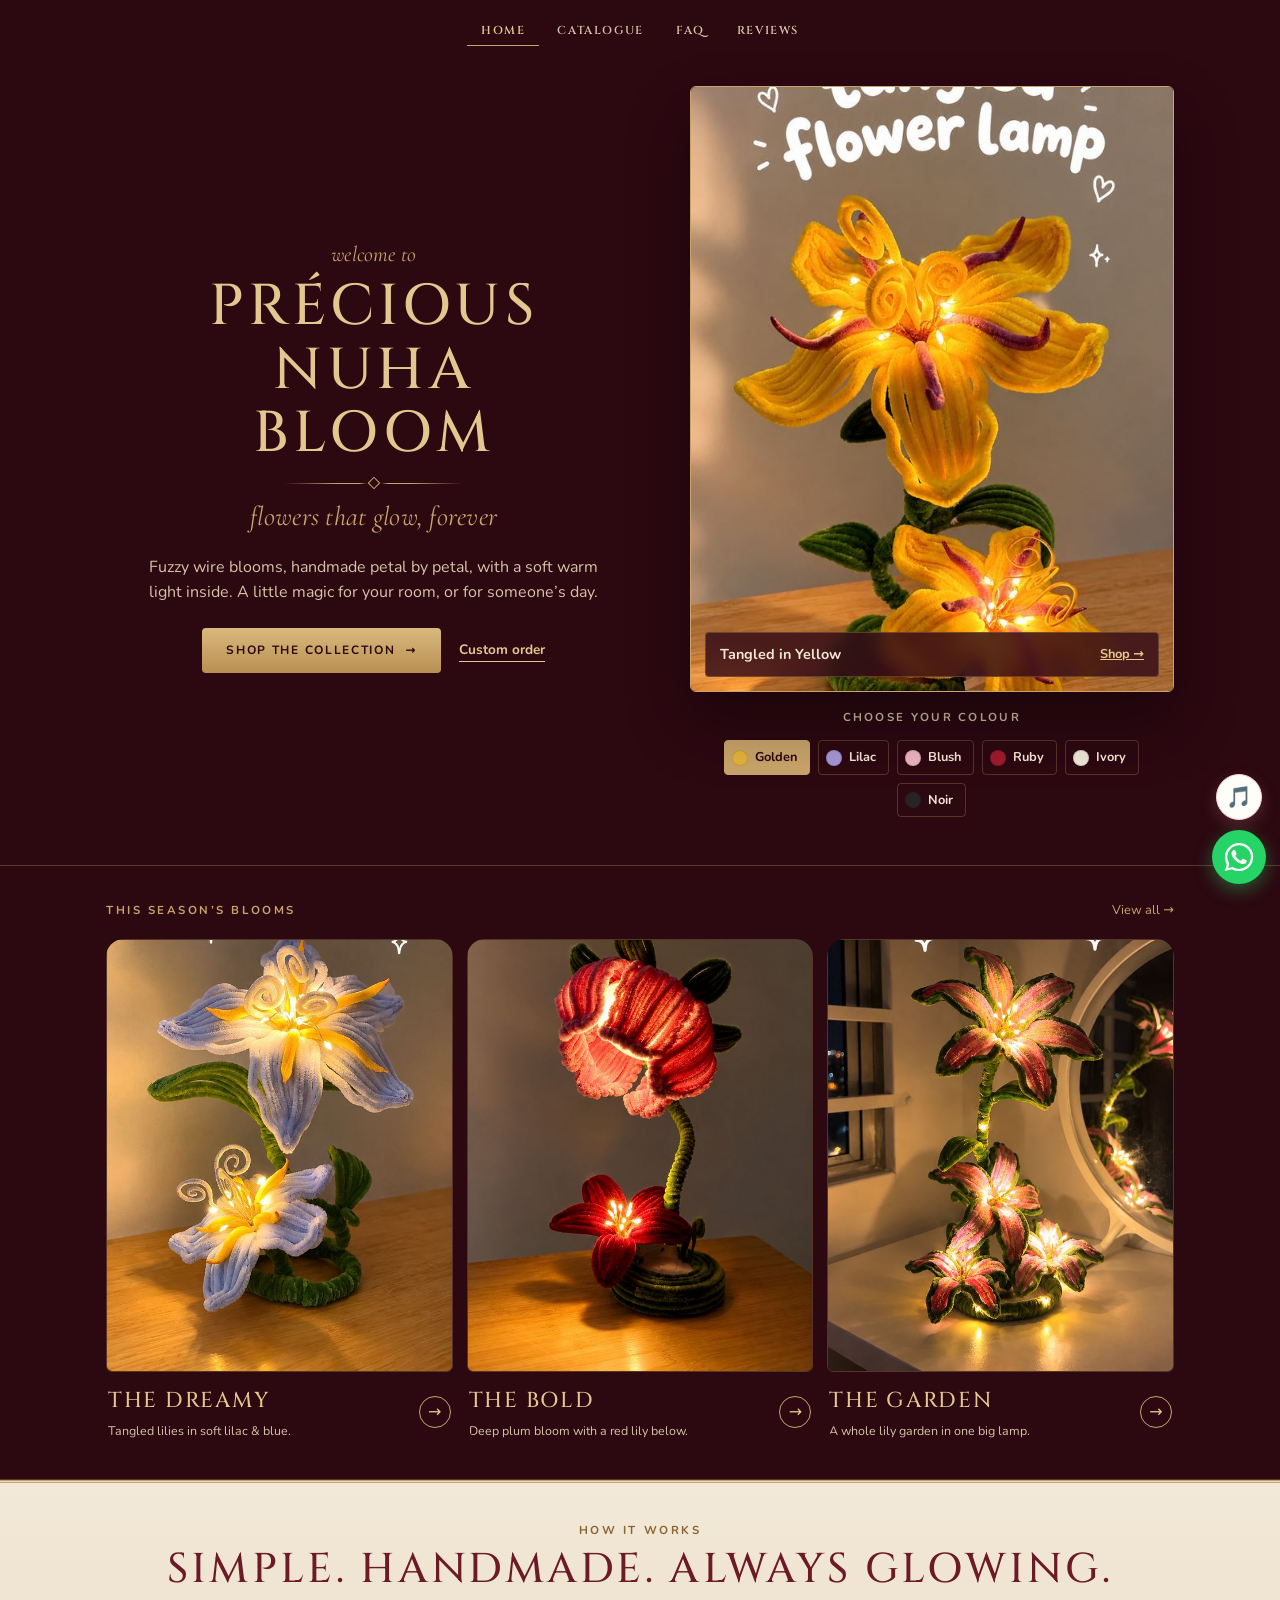
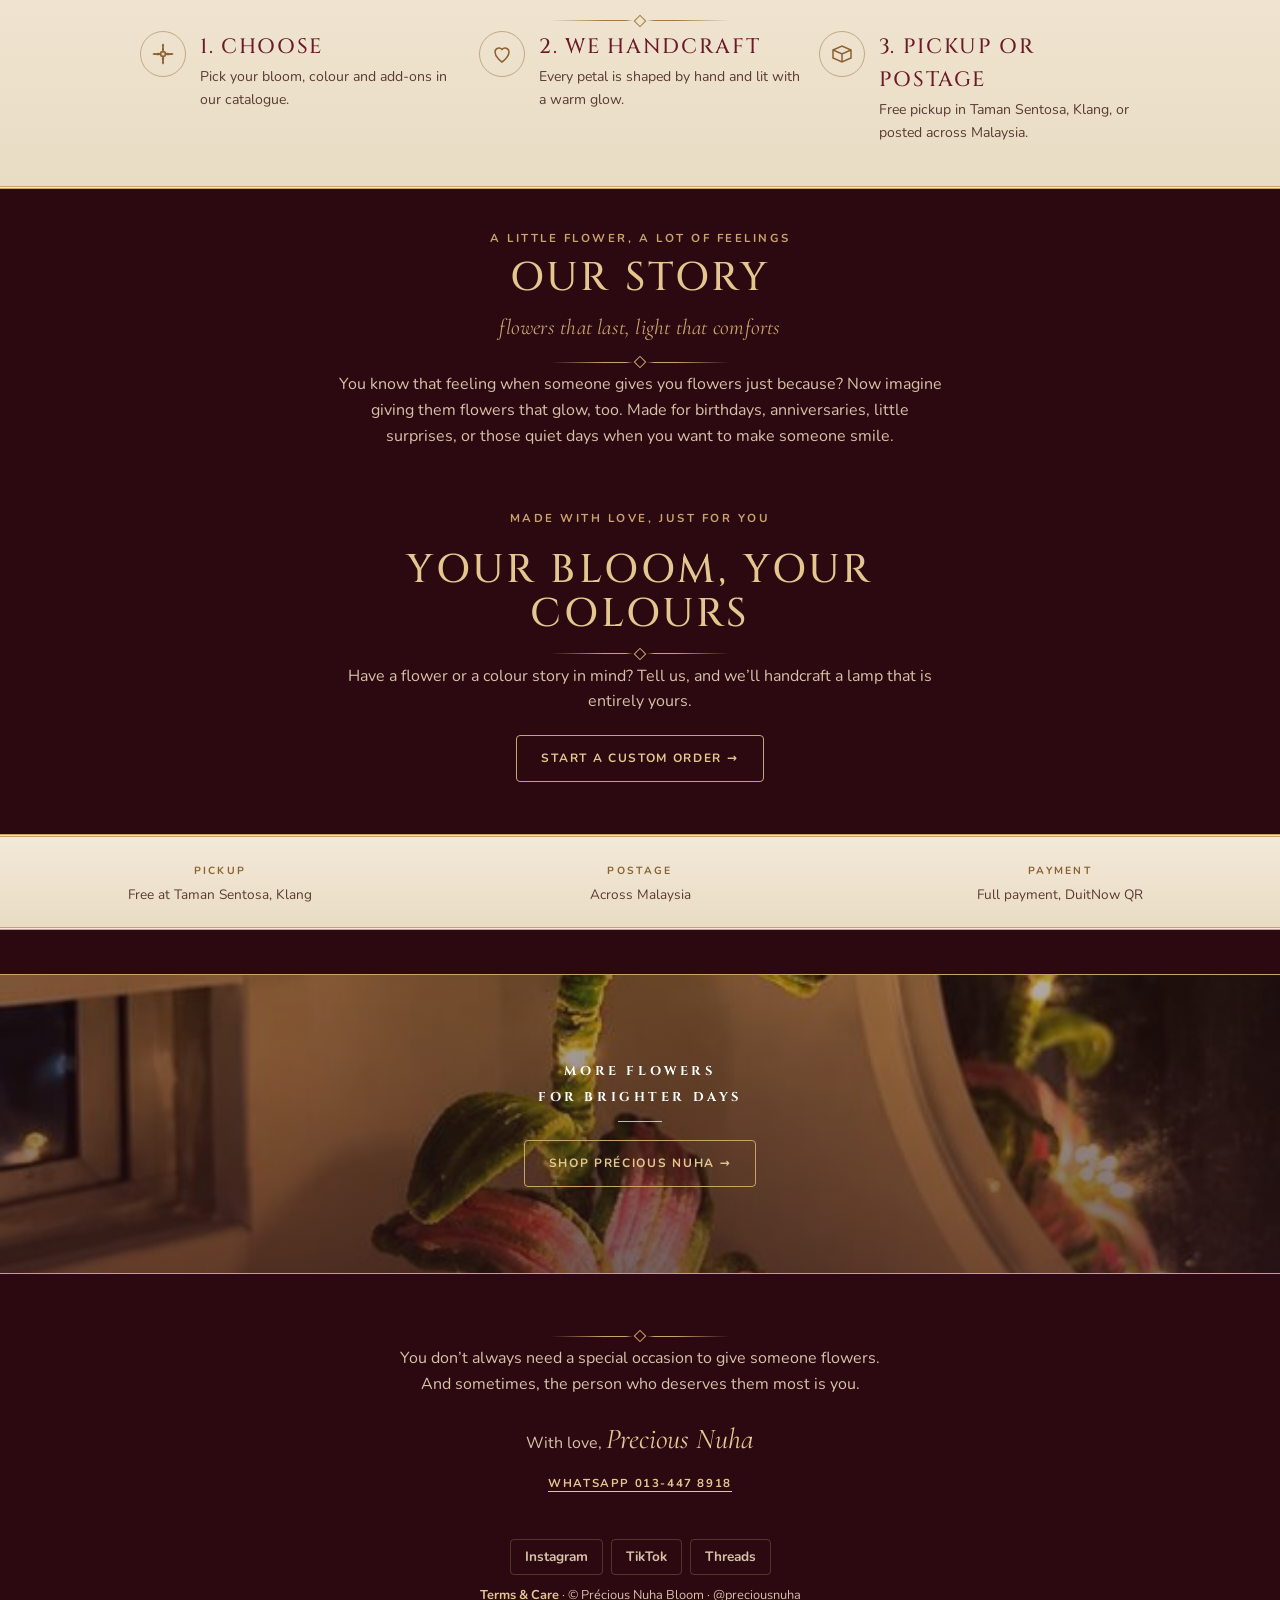
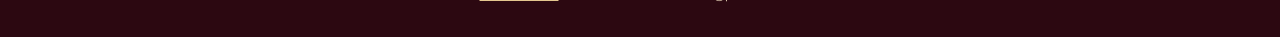
==== index.html @ e6559d64 "Restyle site in royal burgundy and gold Velvet burgundy background, gold Cinzel capitals, italic scr" ====
<!doctype html>
<html lang="en">
<head>
<meta charset="utf-8">
<meta name="viewport" content="width=device-width, initial-scale=1">
<title>Précious Nuha Bloom · Handmade Flower Lamps in Klang</title>
<link rel="icon" type="image/png" sizes="48x48" href="images/favicon-48.png">
<link rel="apple-touch-icon" sizes="180x180" href="apple-touch-icon.png">
<meta name="apple-mobile-web-app-title" content="Precious Nuha">
<link rel="manifest" href="site.webmanifest">
<meta name="description" content="Handmade fuzzy wire (pipe cleaner) flower lamps from Klang, Selangor. Lampu bunga kawat bulu: tiger lily, tulip, daisy &amp; roses that glow. Order via WhatsApp, postage across Malaysia or free self pickup in Taman Sentosa, Klang.">
<link rel="canonical" href="https://preciousnuha.com/">
<!-- Link preview on WhatsApp, Instagram, Threads, Facebook and X -->
<meta property="og:type" content="website">
<meta property="og:site_name" content="Précious Nuha Bloom">
<meta property="og:url" content="https://preciousnuha.com/">
<meta property="og:title" content="Précious Nuha Bloom 🌷 Handmade flower lamps">
<meta property="og:description" content="Where flowers bloom and magic glows ✨ Fuzzy wire flower lamps from RM35, handmade in Klang. Order via WhatsApp.">
<meta property="og:image" content="https://preciousnuha.com/images/og.jpg">
<meta property="og:image:width" content="1200">
<meta property="og:image:height" content="630">
<meta property="og:image:alt" content="Glowing tiger lily, tangled and daisy flower lamps by Précious Nuha Bloom">
<meta name="twitter:card" content="summary_large_image">
<link rel="preconnect" href="https://fonts.googleapis.com">
<link rel="preconnect" href="https://fonts.gstatic.com" crossorigin>
<link href="https://fonts.googleapis.com/css2?family=Cinzel:wght@500;600&family=Cormorant+Garamond:ital,wght@0,500;0,600;1,400;1,500&family=Great+Vibes&family=Nunito:wght@400;600;700&display=swap" rel="stylesheet">
<link rel="stylesheet" href="assets/site.css?v=20261117">
<!-- Visitor counter (GoatCounter: free, no cookies). Stats: https://preciousnuha.goatcounter.com -->
<script data-goatcounter="https://preciousnuha.goatcounter.com/count" async src="https://gc.zgo.at/count.js"></script>
<script type="application/ld+json">
{
  "@context": "https://schema.org",
  "@type": "Store",
  "name": "Précious Nuha Bloom",
  "description": "Handmade fuzzy wire (pipe cleaner) flower lamps from Klang, Selangor. Tiger lily, tulip, daisy and rose flower lamps that glow, made to order.",
  "url": "https://preciousnuha.com/",
  "logo": "https://preciousnuha.com/images/logo.jpg",
  "image": "https://preciousnuha.com/images/og.jpg",
  "telephone": "+60134478918",
  "priceRange": "RM35 - RM75",
  "currenciesAccepted": "MYR",
  "paymentAccepted": "DuitNow QR",
  "address": {
    "@type": "PostalAddress",
    "streetAddress": "Taman Sentosa",
    "addressLocality": "Klang",
    "addressRegion": "Selangor",
    "addressCountry": "MY"
  },
  "areaServed": "MY",
  "sameAs": [
    "https://www.instagram.com/preciousnuha",
    "https://www.tiktok.com/@preciousnuha",
    "https://www.threads.com/@preciousnuha"
  ]
}
</script>
</head>
<body class="home">

<nav class="site-nav" aria-label="Pages">
  <a href="index.html" aria-current="page">Home</a>
  <a href="catalogue.html">Catalogue</a>
  <a href="faq.html">FAQ</a>
  <a href="testimoni/">Reviews</a>
</nav>

<section class="hero2">
  <div>
    <p class="script">welcome to</p>
    <h1>Précious Nuha<br>Bloom</h1>
    <div class="orn" aria-hidden="true"></div>
    <p class="script big">flowers that glow, forever</p>
    <p class="sub">Fuzzy wire blooms, handmade petal by petal, with a soft warm light inside. A little magic for your room, or for someone’s day.</p>
    <div class="actions">
      <a class="pill" href="catalogue.html">Shop the collection <span aria-hidden="true">→</span></a>
      <a class="text-link" href="https://wa.me/60134478918?text=Hi%20Precious%20Nuha!%20I%27d%20love%20a%20custom%20flower%20lamp%3A%20" target="_blank" rel="noopener">Custom order</a>
    </div>
  </div>
  <div>
    <div class="stage" id="stage">
      <video id="heroVideo" muted playsinline preload="metadata" aria-label="Flower lamp glowing"></video>
      <div class="tag"><span id="heroName"></span><a id="heroLink" href="catalogue.html">Shop →</a></div>
    </div>
    <p class="swatch-label">Choose your colour</p>
    <div class="swatches" id="swatches" role="group" aria-label="Lamp colours"></div>
  </div>
</section>

<section class="wine-band">
  <div class="head"><p class="eyebrow">This season’s blooms</p><a href="catalogue.html">View all →</a></div>
  <div class="cards3">
    <a href="catalogue.html#cat-led">
      <img src="images/tangled-lilac.jpg" alt="Tangled in Lilac flower lamp" loading="lazy">
      <div class="meta2"><div><h3>The Dreamy</h3><p>Tangled lilies in soft lilac &amp; blue.</p></div><span class="arrow" aria-hidden="true">→</span></div>
    </a>
    <a href="catalogue.html#cat-usb-led">
      <img src="images/signature-plum-red-lily.jpg" alt="Signature Plum with Red Lily flower lamp" loading="lazy">
      <div class="meta2"><div><h3>The Bold</h3><p>Deep plum bloom with a red lily below.</p></div><span class="arrow" aria-hidden="true">→</span></div>
    </a>
    <a href="catalogue.html#cat-led-big-size">
      <img src="images/wild-lily-garden.jpg" alt="Wild Lily Garden flower lamp" loading="lazy">
      <div class="meta2"><div><h3>The Garden</h3><p>A whole lily garden in one big lamp.</p></div><span class="arrow" aria-hidden="true">→</span></div>
    </a>
  </div>
</section>

<section class="how">
  <p class="eyebrow">How it works</p>
  <h2>Simple. Handmade. Always Glowing.</h2>
  <div class="orn" aria-hidden="true"></div>
  <div class="steps3">
    <div>
      <svg viewBox="0 0 24 24" fill="none" stroke="currentColor" stroke-width="1.5" aria-hidden="true"><circle cx="12" cy="12" r="2.5"/><path d="M12 9.5C10.5 6 13.5 4 12 2.5 10.5 4 13.5 6 12 9.5ZM14.5 12c3.5-1.5 5.5 1.5 7 0-1.5-1.5-3.5 1.5-7 0ZM12 14.5c1.5 3.5-1.5 5.5 0 7 1.5-1.5-1.5-3.5 0-7ZM9.5 12C6 13.5 4 10.5 2.5 12 4 13.5 6 10.5 9.5 12Z"/></svg>
      <div><h3>1. Choose</h3><p>Pick your bloom, colour and add-ons in our catalogue.</p></div>
    </div>
    <div>
      <svg viewBox="0 0 24 24" fill="none" stroke="currentColor" stroke-width="1.5" aria-hidden="true"><path d="M12 20s-7-4.4-7-10a4 4 0 0 1 7-2.6A4 4 0 0 1 19 10c0 5.6-7 10-7 10Z"/></svg>
      <div><h3>2. We handcraft</h3><p>Every petal is shaped by hand and lit with a warm glow.</p></div>
    </div>
    <div>
      <svg viewBox="0 0 24 24" fill="none" stroke="currentColor" stroke-width="1.5" aria-hidden="true"><path d="M3 8l9-4 9 4v8l-9 4-9-4V8Z"/><path d="M3 8l9 4 9-4M12 12v8"/></svg>
      <div><h3>3. Pickup or postage</h3><p>Free pickup in Taman Sentosa, Klang, or posted across Malaysia.</p></div>
    </div>
  </div>
</section>

<section class="story2">
  <p class="eyebrow">A little flower, a lot of feelings</p>
  <h2>Our story</h2>
  <p class="script">flowers that last, light that comforts</p>
  <div class="orn" aria-hidden="true"></div>
  <p>You know that feeling when someone gives you flowers just because? Now imagine giving them flowers that glow, too. Made for birthdays, anniversaries, little surprises, or those quiet days when you want to make someone smile.</p>
</section>

<section class="custom2">
  <p class="eyebrow">Made with love, just for you</p>
  <h2>Your bloom, your colours</h2>
  <div class="orn" aria-hidden="true"></div>
  <p>Have a flower or a colour story in mind? Tell us, and we’ll handcraft a lamp that is entirely yours.</p>
  <a class="pill outline" href="https://wa.me/60134478918?text=Hi%20Precious%20Nuha!%20I%27d%20love%20a%20custom%20flower%20lamp%3A%20" target="_blank" rel="noopener">Start a custom order →</a>
</section>

<section class="facts">
  <div><p class="eyebrow">Pickup</p><p>Free at Taman Sentosa, Klang</p></div>
  <div><p class="eyebrow">Postage</p><p>Across Malaysia</p></div>
  <div><p class="eyebrow">Payment</p><p>Full payment, DuitNow QR</p></div>
</section>

<section class="photo-band" style="background-image: url('images/wild-lily-garden.jpg');">
  <div>
    <p>More flowers</p>
    <p>for brighter days</p>
    <hr>
    <a class="pill light" href="catalogue.html">Shop Précious Nuha →</a>
  </div>
</section>

<section class="closing">
  <div class="orn" aria-hidden="true"></div>
  <p>You don’t always need a special occasion to give someone flowers.<br>And sometimes, the person who deserves them most is you.</p>
  <p class="signoff2">With love, <span>Precious Nuha</span></p>
  <p class="contact"><a href="https://wa.me/60134478918" target="_blank" rel="noopener">WhatsApp 013-447 8918</a></p>
</section>

<footer class="home-footer">
  <p class="socials">
    <a href="https://www.instagram.com/preciousnuha" target="_blank" rel="noopener">Instagram</a>
    <a href="https://www.tiktok.com/@preciousnuha" target="_blank" rel="noopener">TikTok</a>
    <a href="https://www.threads.com/@preciousnuha" target="_blank" rel="noopener">Threads</a>
  </p>
  <a class="terms-link" href="terms.html">Terms &amp; Care</a> · &copy; Précious Nuha Bloom · @preciousnuha
</footer>

<script>
  // Hero: the lamp glows in a short clip; tapping a colour (or waiting for the clip to end) switches lamp.
  (() => {
    const LAMPS = [
      { id: "tangled-yellow", name: "Tangled in Yellow", colour: "Golden", dot: "#e3b23c", cat: "cat-led" },
      { id: "tangled-lilac", name: "Tangled in Lilac", colour: "Lilac", dot: "#a597d6", cat: "cat-led" },
      { id: "tiger-lily-pink", name: "Tiger Lily in Pink", colour: "Blush", dot: "#eeb3c0", cat: "cat-led" },
      { id: "red-roses", name: "Red Roses", colour: "Ruby", dot: "#9e1b2c", cat: "cat-usb-led" },
      { id: "white-daisy", name: "White Daisy", colour: "Ivory", dot: "#efe8da", cat: "cat-usb-led" },
      { id: "black-roses", name: "Black Roses", colour: "Noir", dot: "#2a2326", cat: "cat-usb-led" }
    ];
    const still = window.matchMedia("(prefers-reduced-motion: reduce)").matches;
    const video = document.getElementById("heroVideo");
    const box = document.getElementById("swatches");
    let current = -1;

    box.innerHTML = LAMPS.map((l, i) =>
      `<button type="button" data-i="${i}" aria-pressed="false"><i style="background:${l.dot}"></i>${l.colour}</button>`).join("");

    function show(i) {
      current = (i + LAMPS.length) % LAMPS.length;
      const l = LAMPS[current];
      box.querySelectorAll("button").forEach((b, j) => b.setAttribute("aria-pressed", String(j === current)));
      document.getElementById("heroName").textContent = l.name;
      document.getElementById("heroLink").href = "catalogue.html#" + l.cat;
      video.classList.add("fade");
      setTimeout(() => {
        video.poster = `images/${l.id}.jpg`;
        if (still) { video.removeAttribute("src"); video.load(); }
        else { video.src = `videos/${l.id}.mp4`; video.play().catch(() => {}); }
        video.classList.remove("fade");
      }, 350);
    }

    box.addEventListener("click", e => {
      const b = e.target.closest("button");
      if (b) show(Number(b.dataset.i));
    });
    video.addEventListener("ended", () => show(current + 1));
    show(0);
  })();
</script>
<script src="assets/music.js?v=20261117" defer></script>
<script src="assets/whatsapp.js?v=20261117" defer></script>
</body>
</html>
---- assets/site.css ----
:root {
  --cream: #fff8ea;
  --cream-deep: #fbefd6;
  --pink: #fbe4e6;
  --pink-deep: #f6d3d8;
  --card: #fffdf8;
  --rose: #c27c88;
  --rose-dark: #a05c69;
  --sage: #7d846b;
  --text: #5a4446;
  --muted: #8d7a7b;
  --line: #f1dcd8;
  --wa: #25d366;
  --wa-dark: #1da851;
}
* { box-sizing: border-box; }
html { scroll-behavior: smooth; }
body {
  margin: 0;
  background:
    radial-gradient(circle at 10% 0%, var(--pink) 0, transparent 40%),
    radial-gradient(circle at 95% 30%, var(--pink) 0, transparent 30%),
    radial-gradient(circle at 0% 70%, var(--pink) 0, transparent 30%),
    var(--cream);
  color: var(--text);
  font-family: "Nunito", system-ui, sans-serif;
  line-height: 1.6;
}
img { max-width: 100%; display: block; }
p { margin: 0 0 8px; }

/* little decorations */
.sparkle { text-align: center; color: var(--rose); letter-spacing: .12em; margin: 0; }
.divider { text-align: center; color: var(--rose); margin: 40px 0 0; font-size: .95rem; letter-spacing: .12em; }

/* hero */
header {
  text-align: center;
  padding: 24px 16px 8px;
  max-width: 640px;
  margin: 0 auto;
}
header img.logo {
  width: 180px;
  margin: 10px auto 0;
  border-radius: 50%;
  box-shadow: 0 8px 24px rgba(194, 124, 136, .18);
}
h1 {
  font-family: "Great Vibes", cursive;
  font-weight: 400;
  font-size: 3rem;
  color: var(--rose-dark);
  margin: 14px 0 0;
  line-height: 1.1;
}
.tagline {
  font-family: "Cormorant Garamond", serif;
  font-style: italic;
  font-size: 1.3rem;
  color: var(--sage);
  margin: 4px 0 0;
}
.kicker {
  display: inline-block;
  margin: 14px 0 0;
  padding: 4px 14px;
  border-radius: 999px;
  background: var(--pink);
  color: var(--rose-dark);
  font-weight: 700;
  font-size: .85rem;
}
.story { color: var(--muted); margin-top: 14px; }
.story strong { color: var(--text); }
.lead { font-family: "Cormorant Garamond", serif; font-size: 1.35rem; color: var(--text); line-height: 1.35; }

.btn {
  display: inline-block;
  margin-top: 8px;
  background: var(--rose);
  color: #fff;
  border-radius: 999px;
  padding: 12px 26px;
  font-weight: 700;
  font-size: .9rem;
  text-decoration: none;
  box-shadow: 0 6px 16px rgba(194, 124, 136, .3);
}
.btn:hover { background: var(--rose-dark); }
.meta { margin: 16px 0 0; color: var(--sage); font-size: .85rem; }

/* text blocks */
.block {
  max-width: 620px;
  margin: 0 auto;
  padding: 0 16px;
  text-align: center;
  scroll-margin-top: 16px;
}
.block-title {
  font-family: "Great Vibes", cursive;
  font-weight: 400;
  font-size: 2.4rem;
  color: var(--rose-dark);
  margin: 16px 0 6px;
  line-height: 1.2;
}
.block-title::before, .block-title::after { content: "✧"; font-family: "Nunito", sans-serif; font-size: .9rem; color: var(--rose); margin: 0 10px; vertical-align: middle; }

.bubble {
  max-width: 620px;
  margin: 40px auto 0;
  padding: 28px 20px 24px;
  background: linear-gradient(160deg, var(--pink) 0%, var(--cream-deep) 100%);
  border-radius: 28px;
  text-align: center;
  position: relative;
}
.bubble .ribbon { font-size: 1.8rem; position: absolute; top: -20px; left: 50%; transform: translateX(-50%); }
.bubble-wrap { padding: 0 16px; }

.signoff { margin: 8px 0 0; color: var(--muted); }
.signoff span { font-family: "Great Vibes", cursive; font-size: 2rem; color: var(--rose); }

/* category chips */
nav.chips {
  position: sticky; top: 0; z-index: 5;
  background: rgba(255, 248, 234, .94);
  backdrop-filter: blur(6px);
  display: flex; gap: 8px; overflow-x: auto;
  padding: 12px 16px;
  margin-top: 20px;
  border-bottom: 1px solid var(--line);
  scrollbar-width: none;
}
nav.chips::-webkit-scrollbar { display: none; }
nav.chips a {
  flex: none;
  border: 1px solid var(--pink-deep);
  background: var(--card);
  color: var(--rose-dark);
  border-radius: 999px;
  padding: 6px 14px;
  font-size: .85rem; font-weight: 600;
  text-decoration: none; white-space: nowrap;
}
@media (min-width: 900px) { nav.chips { justify-content: center; } }

/* catalogue */
main { max-width: 1040px; margin: 0 auto; padding: 0 16px; scroll-margin-top: 56px; }
main section { scroll-margin-top: 64px; }
.section-head { text-align: center; margin: 32px 0 14px; }
.section-head h3 {
  font-family: "Great Vibes", cursive;
  font-weight: 400;
  font-size: 2.2rem;
  color: var(--rose);
  margin: 0;
  line-height: 1.2;
}
.section-head p { margin: 0; color: var(--muted); font-size: .9rem; }
.section-head .price-tag { color: var(--rose-dark); font-weight: 700; }

.grid {
  display: grid;
  grid-template-columns: repeat(auto-fill, minmax(200px, 1fr));
  gap: 16px;
}
.card {
  background: var(--card);
  border: 1px solid var(--line);
  border-radius: 18px;
  overflow: hidden;
  box-shadow: 0 6px 18px rgba(194, 124, 136, .08);
  display: flex; flex-direction: column;
}
.card .photo {
  background: var(--pink);
  cursor: zoom-in;
  border: 0; padding: 0; width: 100%;
}
.card .photo img { width: 100%; height: auto; aspect-ratio: 9 / 16; object-fit: contain; }
.card .photo { position: relative; }
.play {
  position: absolute; left: 8px; bottom: 8px;
  background: rgba(40, 28, 30, .6); color: #fff; backdrop-filter: blur(4px);
  font-size: .75rem; font-weight: 700; padding: 4px 10px; border-radius: 999px;
}
.card-body { padding: 12px; display: flex; flex-direction: column; gap: 6px; flex: 1; }
.card h4 {
  font-family: "Cormorant Garamond", serif;
  font-size: 1.25rem; line-height: 1.2; margin: 0; color: var(--text);
}
.card p { margin: 0; color: var(--muted); font-size: .85rem; }
.badges { display: flex; flex-wrap: wrap; gap: 4px; }
.badge {
  align-self: flex-start;
  font-size: .7rem; font-weight: 700;
  color: var(--sage); background: #eef0e2;
  border-radius: 999px; padding: 2px 8px;
}
.badge.pre { color: var(--rose-dark); background: var(--pink); }
.preorder {
  display: block;
  max-width: 420px;
  margin: 14px auto 0;
  padding: 10px 16px;
  border-radius: 16px;
  background: var(--card);
  border: 1px dashed var(--rose);
  color: var(--rose-dark);
  font-weight: 700;
  font-size: .9rem;
  text-align: center;
}
.preorder[hidden] { display: none; }
.preorder small { display: block; font-weight: 600; color: var(--muted); font-size: .8rem; }
.ready { color: var(--sage) !important; font-weight: 600; font-size: .8rem !important; }
.badge.out { color: #fff; background: var(--muted); }
.card.sold-out .photo img { opacity: .55; filter: grayscale(.4); }
.qty button:disabled, .qty input:disabled { opacity: .45; cursor: not-allowed; }
.loading { text-align: center; color: var(--muted); padding: 40px 0; }
.loading a { color: var(--rose-dark); }
.price { font-weight: 700; color: var(--rose-dark); font-size: 1.1rem; }
.row { display: flex; align-items: center; justify-content: space-between; gap: 8px; margin-top: auto; padding-top: 6px; flex-wrap: wrap; }

.qty {
  display: inline-flex; align-items: center;
  border: 1px solid var(--line); border-radius: 999px; overflow: hidden;
}
.qty button {
  width: 34px; height: 34px; border: 0; background: var(--pink);
  color: var(--rose-dark); font-size: 1.15rem; cursor: pointer;
}
.qty button:hover { background: var(--pink-deep); }
.qty input {
  width: 34px; height: 34px; border: 0; text-align: center;
  font: inherit; font-weight: 700; color: var(--text); background: #fff;
  -moz-appearance: textfield;
}
.qty input::-webkit-outer-spin-button,
.qty input::-webkit-inner-spin-button { -webkit-appearance: none; margin: 0; }
.subtotal { font-size: .8rem; color: var(--muted); }

/* order bar */
.order {
  position: fixed; left: 0; right: 0; bottom: 0; z-index: 10;
  background: rgba(255, 253, 248, .96);
  backdrop-filter: blur(6px);
  border-top: 1px solid var(--line);
  padding: 12px 16px;
}
.order-inner {
  max-width: 1040px; margin: 0 auto;
  display: flex; align-items: center; justify-content: space-between; gap: 12px;
}
.ship {
  max-width: 1040px; margin: 0 auto 10px;
  display: flex; align-items: center; gap: 8px; flex-wrap: wrap;
  font-size: .85rem; color: var(--muted);
}
.ship[hidden] { display: none; }
.ship label { cursor: pointer; }
.ship input { position: absolute; opacity: 0; pointer-events: none; }
.ship span.pill {
  display: inline-block;
  border: 1px solid var(--pink-deep); background: var(--card);
  color: var(--rose-dark); border-radius: 999px;
  padding: 5px 12px; font-weight: 600;
}
.ship input:checked + span.pill { background: var(--rose); border-color: var(--rose); color: #fff; }
.ship input:focus-visible + span.pill { outline: 2px solid var(--rose-dark); outline-offset: 2px; }
.ship.nudge span.pill { animation: nudge .5s; border-color: var(--rose); }
@keyframes nudge { 25% { transform: translateX(-4px); } 75% { transform: translateX(4px); } }
.total-label { font-size: .85rem; color: var(--muted); }
.total { font-size: 1.35rem; font-weight: 700; color: var(--rose-dark); }
.wa-btn {
  display: inline-flex; align-items: center; gap: 8px;
  background: var(--wa); color: #fff; border: 0; border-radius: 999px;
  padding: 12px 22px; font: inherit; font-weight: 700; cursor: pointer;
  white-space: nowrap;
}
.wa-btn:hover { background: var(--wa-dark); }
.wa-btn:disabled { background: #c9bfbf; cursor: not-allowed; }
.wa-btn svg { width: 20px; height: 20px; fill: currentColor; }

.info { margin-top: 40px; padding: 0 16px; text-align: center; color: var(--muted); font-size: .9rem; }
.info a { color: var(--rose-dark); }
footer { text-align: center; color: var(--muted); font-size: .8rem; padding: 0 16px 110px; }

.reviews-link {
  display: table; margin: 12px auto 0; padding: 8px 18px; border-radius: 999px;
  background: var(--card); border: 1px solid var(--pink-deep);
  color: var(--rose-dark); font-weight: 700; font-size: .9rem; text-decoration: none;
}
.reviews-link[hidden] { display: none; }

/* FAQ */
.faq-list { text-align: left; margin-top: 10px; }
.faq details {
  background: var(--card); border: 1px solid var(--line); border-radius: 16px;
  margin-bottom: 10px; padding: 0 16px;
}
.faq summary {
  cursor: pointer; list-style: none; padding: 14px 28px 14px 0; position: relative;
  font-weight: 700; color: var(--text);
}
.faq summary::-webkit-details-marker { display: none; }
.faq summary::after { content: "+"; position: absolute; right: 0; top: 10px; font-size: 1.4rem; color: var(--rose); }
.faq details[open] summary::after { content: "−"; }
.faq details p { margin: 0 0 14px; color: var(--muted); white-space: pre-line; }
.faq-more { margin-top: 6px; color: var(--muted); font-size: .9rem; }
.faq-more a { color: var(--rose-dark); font-weight: 700; }

/* checkout form */
.sheet {
  position: fixed; inset: 0; z-index: 30;
  background: rgba(60, 40, 42, .55);
  display: flex; align-items: flex-end; justify-content: center;
}
.sheet[hidden] { display: none; }
.sheet form {
  position: relative;
  width: 100%; max-width: 520px; max-height: 92vh; overflow-y: auto;
  background: var(--card);
  border-radius: 24px 24px 0 0;
  padding: 22px 18px 18px;
  box-shadow: 0 -10px 30px rgba(60, 40, 42, .2);
}
@media (min-width: 600px) {
  .sheet { align-items: center; }
  .sheet form { border-radius: 24px; }
}
.sheet h3 { font-family: "Great Vibes", cursive; font-weight: 400; font-size: 2.1rem; color: var(--rose-dark); margin: 0; text-align: center; line-height: 1.2; }
.sheet .sub { text-align: center; color: var(--muted); font-size: .9rem; margin: 2px 0 12px; }
.sheet-close {
  position: absolute; top: 10px; right: 12px;
  width: 36px; height: 36px; border: 0; border-radius: 50%;
  background: var(--pink); color: var(--rose-dark); font-size: 1.3rem; cursor: pointer;
}
.summary {
  background: var(--cream); border: 1px solid var(--line); border-radius: 14px;
  padding: 10px 12px; font-size: .85rem; color: var(--text); margin-bottom: 12px;
}
.summary div { display: flex; justify-content: space-between; gap: 10px; }
.summary .grand { font-weight: 700; color: var(--rose-dark); border-top: 1px dashed var(--line); margin-top: 6px; padding-top: 6px; }
.sheet label { display: block; font-size: .85rem; font-weight: 700; color: var(--text); margin-bottom: 10px; }
.sheet label small { font-weight: 400; color: var(--muted); }
.sheet input, .sheet textarea {
  display: block; width: 100%; margin-top: 4px;
  font: inherit; font-size: 1rem; color: var(--text);
  background: #fff; border: 1px solid var(--line); border-radius: 12px; padding: 10px 12px;
}
.sheet ::placeholder { color: var(--muted); opacity: .5; }
.sheet input:focus, .sheet textarea:focus { outline: 2px solid var(--rose); outline-offset: 1px; border-color: transparent; }
.sheet .row2 { display: grid; grid-template-columns: 1fr 1fr; gap: 10px; }
.sheet .wa-btn { width: 100%; justify-content: center; margin-top: 6px; }
.pay {
  text-align: center; border: 1px solid var(--line); border-radius: 16px;
  background: #fff; padding: 14px 12px 12px; margin: 4px 0 12px;
}
.pay-title { font-weight: 700; margin: 0; }
.pay-amount { font-size: 1.6rem; font-weight: 800; color: var(--rose-dark); margin: 0; line-height: 1.2; }
.pay img { width: 240px; max-width: 80%; margin: 8px auto; border-radius: 12px; }
.pay .to { font-size: .8rem; color: var(--muted); margin: 0; }
.pay .save { display: inline-block; margin-top: 8px; font-size: .85rem; font-weight: 700; color: var(--rose-dark); text-decoration: none; border: 1px solid var(--line); border-radius: 999px; padding: 6px 14px; }
.pay .steps { text-align: left; font-size: .8rem; color: var(--text); margin: 10px 0 0; padding-left: 18px; }
.pay .steps li { margin-bottom: 2px; }
.addons { border: 1px dashed var(--line); border-radius: 14px; padding: 10px 12px; margin-bottom: 12px; }
.addons-title { font-size: .85rem; font-weight: 700; margin: 0 0 6px; }
.addons-title small { font-weight: 400; color: var(--muted); }
.addon-need { font-size: .8rem; color: #8a5a00; background: #fff4dc; border-radius: 10px; padding: 6px 10px; margin: 0 0 6px; }
.addon-need.ok { color: #4f6545; background: #eef3e6; }
.addon-need.warn { color: #fff; background: #c0533f; font-weight: 700; }
.addon { display: flex; align-items: center; justify-content: space-between; gap: 10px; font-size: .9rem; padding: 4px 0; }
.addon span small { color: var(--muted); }
.sheet .qty input { display: inline-block; width: 34px; margin: 0; padding: 0; border: 0; border-radius: 0; }
.pickup-note { background: #eef3e6; color: #4f6545; border-radius: 12px; padding: 10px 12px; font-size: .85rem; font-weight: 600; margin-bottom: 12px; }
.pickup-note[hidden], #addressFields[hidden], .sheet label[hidden] { display: none; }
.pickup-banner {
  display: block; max-width: 420px; margin: 10px auto 0; padding: 10px 16px;
  border-radius: 16px; background: #eef3e6; border: 1px solid #c9d6b8;
  color: #4f6545; font-size: .95rem; text-align: center;
}
.pickup-banner small { display: block; color: #6b7a63; font-size: .8rem; }
.ship span.pill.pickup { background: #eef3e6; border-color: #c9d6b8; color: #4f6545; }
.ship input:checked + span.pill.pickup { background: #6f8762; border-color: #6f8762; color: #fff; }

.lightbox {
  position: fixed; inset: 0; z-index: 20;
  background: rgba(60, 40, 42, .85);
  display: none; align-items: center; justify-content: center;
  padding: 16px; cursor: zoom-out;
}
.lightbox.open { display: flex; }
.lightbox img, .lightbox video { max-height: 90vh; max-width: 100%; border-radius: 14px; }
.lightbox iframe { width: min(92vw, 50vh); aspect-ratio: 9 / 16; max-height: 90vh; border: 0; border-radius: 14px; background: #000; }
.lightbox video { background: #000; cursor: default; }
.lightbox [hidden] { display: none; }
.lightbox-close {
  position: absolute; top: 14px; right: 14px; width: 40px; height: 40px;
  border: 0; border-radius: 50%; background: rgba(255,255,255,.9); color: var(--rose-dark);
  font-size: 1.4rem; cursor: pointer;
}

@media (max-width: 480px) {
  h1 { font-size: 2.6rem; }
  .grid { grid-template-columns: repeat(2, minmax(0, 1fr)); gap: 12px; }
  .card-body { padding: 10px; }
  .card h4 { font-size: 1.1rem; }
  .card p { font-size: .8rem; }
  .qty button, .qty input { width: 30px; height: 30px; }
  .block-title { font-size: 2.1rem; }
  .block-title::before, .block-title::after { margin: 0 6px; }
  .wa-btn { padding: 12px 16px; }
  .wa-btn span.long { display: none; }
  .ship-label { display: none; }
  .ship { gap: 6px; }
  .ship span.pill { padding: 5px 9px; font-size: .8rem; }
}

/* site navigation (all pages) */
.site-nav {
  display: flex; justify-content: center; gap: 4px; flex-wrap: wrap;
  padding: 12px 12px 0;
}
.site-nav a {
  color: var(--rose-dark); text-decoration: none; font-weight: 700; font-size: .9rem;
  padding: 6px 14px; border-radius: 999px;
}
.site-nav a:hover { background: var(--pink); }
.site-nav a[aria-current="page"] { background: var(--rose); color: #fff; }

/* page heads, links between pages */
.page-head { text-align: center; padding: 8px 16px 0; }
.pay-full { font-size: .8rem; font-weight: 700; color: var(--rose-dark); background: var(--pink); border-radius: 10px; padding: 6px 10px; margin: 6px 0 0; }
.more-links { text-align: center; color: var(--muted); margin: 32px 16px 0; font-size: .9rem; }
.more-links a { color: var(--rose-dark); font-weight: 700; }

/* home page */
.gallery {
  display: grid; grid-template-columns: repeat(4, 1fr); gap: 10px;
  max-width: 640px; margin: 16px auto 0; padding: 0 16px;
}
.gallery a { display: block; border-radius: 16px; overflow: hidden; box-shadow: 0 6px 16px rgba(194, 124, 136, .15); }
.gallery img { width: 100%; aspect-ratio: 9 / 16; object-fit: cover; }
.quick {
  display: grid; grid-template-columns: repeat(3, 1fr); gap: 10px;
  max-width: 620px; margin: 28px auto 0; padding: 0 16px;
}
.quick a {
  display: block; text-align: center; text-decoration: none;
  background: var(--card); border: 1px solid var(--line); border-radius: 18px;
  padding: 16px 8px; color: var(--text); font-weight: 700; font-size: .95rem;
  box-shadow: 0 6px 18px rgba(194, 124, 136, .08);
}
.quick a span { display: block; font-size: 1.6rem; margin-bottom: 4px; }
.quick a small { display: block; font-weight: 400; color: var(--muted); font-size: .75rem; }
footer.home-footer { padding-bottom: 32px; }
@media (max-width: 480px) {
  .gallery { grid-template-columns: repeat(2, 1fr); }
}

/* social links in the footer */
.socials { display: flex; justify-content: center; flex-wrap: wrap; gap: 8px; margin: 28px 0 10px; }
.socials a {
  text-decoration: none; color: var(--rose-dark); font-weight: 700; font-size: .85rem;
  background: var(--card); border: 1px solid var(--pink-deep); border-radius: 999px; padding: 6px 14px;
}
.socials a:hover { background: var(--pink); }

/* ---------- home: editorial layout ---------- */
.home { --wine: #4a1424; --wine-2: #5e1d30; --blush: #f6e3df; --blush-2: #fbefec; }
.home body, body.home { background: var(--blush-2); }
.eyebrow { font-size: .72rem; letter-spacing: .22em; text-transform: uppercase; font-weight: 700; color: var(--rose-dark); margin: 0; }
.pill {
  display: inline-flex; align-items: center; gap: 10px; border-radius: 999px; padding: 13px 24px;
  font-size: .75rem; letter-spacing: .18em; text-transform: uppercase; font-weight: 700; text-decoration: none;
  background: var(--wine); color: #fff; box-shadow: 0 8px 20px rgba(74, 20, 36, .25);
}
.pill:hover { background: var(--wine-2); }
.pill.light { background: var(--blush-2); color: var(--wine); box-shadow: none; }
.text-link { color: var(--wine); font-weight: 700; font-size: .85rem; text-decoration: none; border-bottom: 1px solid currentColor; }

.hero2 {
  max-width: 1100px; margin: 0 auto; padding: 24px 16px 40px;
  display: grid; grid-template-columns: 1fr; gap: 24px; align-items: center;
}
.hero2 h1 {
  font-family: "Cormorant Garamond", serif; font-weight: 600; color: var(--wine);
  font-size: clamp(2.8rem, 9vw, 4.8rem); line-height: .98; margin: 12px 0 0; text-align: left;
}
.hero2 .sub { color: #6b4a50; font-size: 1rem; max-width: 30rem; margin: 16px 0 22px; }
.hero2 .actions { display: flex; align-items: center; gap: 18px; flex-wrap: wrap; }
.stage {
  position: relative; border-radius: 28px; overflow: hidden; background: #1c0f12;
  aspect-ratio: 9 / 14; box-shadow: 0 24px 50px rgba(74, 20, 36, .28);
}
.stage video, .stage img { position: absolute; inset: 0; width: 100%; height: 100%; object-fit: cover; transition: opacity .8s ease; }
.stage .fade { opacity: 0; }
.stage .tag {
  position: absolute; left: 14px; bottom: 14px; right: 14px; display: flex; justify-content: space-between; align-items: center;
  background: rgba(251, 239, 236, .92); backdrop-filter: blur(6px); border-radius: 16px; padding: 10px 14px;
  color: var(--wine); font-weight: 700; font-size: .9rem;
}
.stage .tag a { color: var(--wine); font-size: .8rem; }
.swatches { display: flex; flex-wrap: wrap; gap: 8px; margin-top: 14px; justify-content: center; }
.swatches button {
  display: inline-flex; align-items: center; gap: 7px; border: 1px solid #ead2cd; background: #fff;
  border-radius: 999px; padding: 6px 12px 6px 7px; font: inherit; font-size: .8rem; font-weight: 700; color: var(--wine); cursor: pointer;
}
.swatches button i { width: 16px; height: 16px; border-radius: 50%; box-shadow: inset 0 0 0 1px rgba(0,0,0,.12); }
.swatches button[aria-pressed="true"] { background: var(--wine); color: #fff; border-color: var(--wine); }
.swatch-label { text-align: center; font-size: .72rem; letter-spacing: .2em; text-transform: uppercase; color: #8b6a70; margin: 16px 0 0; font-weight: 700; }
@media (min-width: 860px) {
  .hero2 { grid-template-columns: 1.05fr .95fr; padding-top: 40px; gap: 48px; }
  .stage { aspect-ratio: 4 / 5; }
}

.wine-band { background: var(--wine); color: #f8e8e4; padding: 34px 0 38px; margin-top: 8px; }
.wine-band .head { max-width: 1100px; margin: 0 auto; padding: 0 16px; display: flex; justify-content: space-between; align-items: baseline; }
.wine-band .eyebrow { color: #f3cfd6; }
.wine-band .head a { color: #f3cfd6; font-size: .8rem; text-decoration: none; }
.cards3 {
  max-width: 1100px; margin: 18px auto 0; padding: 0 16px; display: grid; gap: 14px;
  grid-auto-flow: column; grid-auto-columns: 78%; overflow-x: auto; scroll-snap-type: x mandatory; scroll-padding: 0 16px; scrollbar-width: none;
}
.cards3::-webkit-scrollbar { display: none; }
.cards3 a {
  scroll-snap-align: start; display: block; text-decoration: none; background: var(--blush-2);
  border-radius: 18px; overflow: hidden; color: var(--wine);
}
.cards3 img { width: 100%; aspect-ratio: 4 / 5; object-fit: cover; object-position: 50% 100%; }
.cards3 .meta2 { display: flex; justify-content: space-between; align-items: center; gap: 10px; padding: 12px 14px 14px; }
.cards3 h3 { font-family: "Cormorant Garamond", serif; font-size: 1.35rem; margin: 0; font-weight: 600; }
.cards3 p { margin: 2px 0 0; font-size: .78rem; color: #7d5a60; }
.cards3 .arrow { flex: none; width: 32px; height: 32px; border-radius: 50%; border: 1px solid #d9b9b8; display: grid; place-items: center; }
@media (min-width: 860px) { .cards3 { grid-auto-flow: row; grid-template-columns: repeat(3, 1fr); overflow: visible; } }

.how { background: var(--blush); padding: 38px 16px 42px; text-align: center; }
.how h2 { font-family: "Cormorant Garamond", serif; font-weight: 600; color: var(--wine); font-size: clamp(1.9rem, 6vw, 2.6rem); margin: 8px 0 22px; line-height: 1.1; }
.steps3 { max-width: 1000px; margin: 0 auto; display: grid; gap: 18px; text-align: left; }
.steps3 > div { display: flex; gap: 14px; align-items: flex-start; }
.steps3 svg { flex: none; width: 46px; height: 46px; padding: 10px; border: 1px solid #d9b9b8; border-radius: 50%; color: var(--wine); }
.steps3 h3 { margin: 0; font-family: "Cormorant Garamond", serif; font-size: 1.3rem; color: var(--wine); font-weight: 600; }
.steps3 p { margin: 2px 0 0; color: #7d5a60; font-size: .88rem; }
@media (min-width: 760px) { .steps3 { grid-template-columns: repeat(3, 1fr); } }

.photo-band {
  position: relative; min-height: 300px; display: grid; place-items: center; text-align: center; padding: 40px 16px;
  background: #2a1016 center 65% / cover no-repeat; color: #fff;
}
.photo-band::before { content: ""; position: absolute; inset: 0; background: linear-gradient(180deg, rgba(42,16,22,.35), rgba(42,16,22,.65)); }
.photo-band > * { position: relative; }
.photo-band p { letter-spacing: .28em; text-transform: uppercase; font-weight: 700; font-size: .8rem; margin: 0 0 6px; }
.photo-band hr { width: 44px; border: 0; border-top: 1px solid rgba(255,255,255,.7); margin: 12px auto 18px; }

.story2 { max-width: 640px; margin: 0 auto; padding: 40px 16px 8px; text-align: center; }
.story2 h2 { font-family: "Cormorant Garamond", serif; font-weight: 600; color: var(--wine); font-size: clamp(1.9rem, 6vw, 2.5rem); margin: 8px 0 10px; line-height: 1.1; }
.story2 p { color: #6b4a50; }

/* terms: short note in the catalogue, agreement in the order form, footer link */
.use-note {
  max-width: 420px; margin: 10px auto 0; padding: 10px 14px; border-radius: 14px;
  background: var(--card); border: 1px solid var(--line); color: var(--text); font-size: .85rem; text-align: center;
}
.use-note a { color: var(--rose-dark); font-weight: 700; white-space: nowrap; }
.sheet label.agree { display: flex; gap: 10px; align-items: flex-start; font-weight: 600; font-size: .82rem; color: var(--text); margin: 4px 0 12px; }
.sheet label.agree input { width: 20px; height: 20px; flex: none; margin: 1px 0 0; accent-color: var(--rose-dark); }
.sheet label.agree a { color: var(--rose-dark); }
.terms-link { color: var(--rose-dark); font-weight: 700; }

/* ======================================================================
   Theme: burgundy minimal (Nov 2026). Overrides the earlier pastel look
   on every page; keep this block last.
   ====================================================================== */
:root {
  --wine-deep: #340c18;
  --wine: #4a1424;
  --wine-2: #5e1d30;
  --cream: #340c18;          /* page background */
  --cream-deep: #3f1120;
  --pink: #4a1626;           /* soft surfaces */
  --pink-deep: #6a2a3c;      /* outlines */
  --card: #41121f;           /* cards */
  --line: rgba(246, 231, 226, .14);
  --text: #f6e7e2;
  --muted: #cdb0b4;
  --rose: #e8b4bd;           /* accent */
  --rose-dark: #f2cbd2;      /* headings, prices */
  --sage: #cdb0b4;
  --ink: #340c18;            /* dark text on light buttons */
}
body { background: var(--wine-deep); color: var(--text); }
.sparkle, .divider, .ribbon { display: none !important; }

/* Serif headings instead of script */
h1, .block-title, .section-head h3, .sheet h3, .signoff span, .kicker {
  font-family: "Cormorant Garamond", Georgia, serif !important; font-style: normal;
}
h1 { font-weight: 600; color: var(--text); letter-spacing: .01em; }
.block-title { font-weight: 600; color: var(--text); font-size: clamp(1.8rem, 6vw, 2.4rem); }
.block-title::before, .block-title::after { content: none !important; }
.section-head h3 { color: var(--text); font-weight: 600; font-size: 1.9rem; }
.tagline { color: var(--muted); }
.kicker { background: none; color: var(--rose); letter-spacing: .2em; text-transform: uppercase; font-size: .72rem; font-weight: 700; }
.story, .story p, .intro { color: var(--muted); }
.story strong { color: var(--text); }
a { color: var(--rose); }

/* Buttons: light pill on dark */
.btn, .pill { background: var(--rose) !important; color: var(--ink) !important; box-shadow: none !important; letter-spacing: .14em; text-transform: uppercase; font-size: .75rem; font-weight: 700; }
.btn:hover, .pill:hover { background: #f4d3d9 !important; }
.pill.outline { background: transparent !important; color: var(--text) !important; border: 1px solid rgba(246,231,226,.45); }

/* Navigation & footer */
.site-nav { padding-top: 16px; }
.site-nav a { color: var(--muted); font-weight: 600; letter-spacing: .12em; text-transform: uppercase; font-size: .72rem; }
.site-nav a:hover { background: transparent; color: var(--text); }
.site-nav a[aria-current="page"] { background: transparent; color: var(--text); box-shadow: inset 0 -1px 0 var(--rose); border-radius: 0; }
footer { color: var(--muted); }
.socials a { background: transparent; border-color: var(--line); color: var(--muted); }
.socials a:hover { background: transparent; color: var(--text); }
.terms-link { color: var(--rose); }

/* Banners & notes become quiet outlined strips */
.pickup-banner, .use-note, .preorder {
  background: transparent !important; border: 1px solid var(--line) !important; color: var(--text) !important; border-radius: 14px;
}
.pickup-banner small, .preorder small, .use-note { color: var(--muted) !important; }
.use-note a { color: var(--rose); }
.bubble { background: var(--card); border: 1px solid var(--line); }

/* Catalogue */
nav.chips { background: rgba(52, 12, 24, .94); border-bottom-color: var(--line); }
nav.chips a { background: transparent; border-color: var(--line); color: var(--text); }
.card { background: var(--card); border-color: var(--line); box-shadow: none; }
.card .photo { background: #2a0a13; }
.card h4 { color: var(--text); }
.badge { background: rgba(232, 180, 189, .16); color: var(--rose); }
.badge.pre { background: rgba(232, 180, 189, .16); color: var(--rose); }
.badge.out { background: rgba(246, 231, 226, .2); color: var(--text); }
.ready { color: var(--muted) !important; }
.qty { border-color: var(--line); }
.qty button { background: transparent; color: var(--text); }
.qty button:hover { background: rgba(246,231,226,.08); }
.qty input { background: transparent; color: var(--text); }
.order { background: rgba(52, 12, 24, .96); border-top-color: var(--line); }
.total { color: var(--text); }
.ship span.pill, .ship span.pill.pickup { background: transparent; border-color: var(--line); color: var(--text); }
.ship input:checked + span.pill, .ship input:checked + span.pill.pickup { background: var(--rose); border-color: var(--rose); color: var(--ink); }
.wa-btn:disabled { background: #6b4550; color: #d9c2c5; }
.info, .more-links { color: var(--muted); }

/* Order form: a light sheet on the dark page, for easy reading and typing */
.sheet form { background: #fbf3f1; color: #3a1a22; }
.sheet h3 { color: #4a1424; font-weight: 600; font-size: 1.9rem; }
.sheet .sub, .sheet label small, .addon span small { color: #7d5a60; }
.sheet label, .addon, .addons-title { color: #3a1a22; }
.summary { background: #fff; border-color: #ead7d3; color: #3a1a22; }
.summary .grand { color: #4a1424; }
.sheet input, .sheet textarea { background: #fff; color: #3a1a22; border-color: #e6d2ce; }
.sheet ::placeholder { color: #9b8286; }
.sheet .qty { border-color: #e6d2ce; }
.sheet .qty button { background: #f6e3df; color: #4a1424; }
.sheet .qty input { background: #fff; color: #3a1a22; }
.addons { border-color: #e6d2ce; }
.pay { background: #fff; border-color: #ead7d3; color: #3a1a22; }
.pay .pay-amount { color: #4a1424; }
.pay .save { color: #4a1424; border-color: #e6d2ce; }
.pay-full { background: #f6e3df; color: #4a1424; }
.sheet label.agree, .sheet label.agree a { color: #3a1a22; }
.sheet-close { background: #f6e3df; color: #4a1424; }

/* FAQ */
.faq details { background: var(--card); border-color: var(--line); }
.faq summary { color: var(--text); }
.faq summary::after { color: var(--rose); }
.faq details p { color: var(--muted); }

/* Home */
body.home { background: var(--wine-deep); }
.home .eyebrow, .eyebrow { color: var(--rose); }
.hero2 h1 { color: var(--text); }
.hero2 .sub, .story2 p { color: var(--muted); }
.text-link { color: var(--text); }
.stage { box-shadow: 0 30px 60px rgba(0,0,0,.35); }
.stage .tag { background: rgba(52, 12, 24, .82); color: var(--text); border: 1px solid var(--line); }
.stage .tag a { color: var(--rose); }
.swatch-label { color: var(--muted); }
.swatches button { background: transparent; border-color: var(--line); color: var(--text); }
.swatches button[aria-pressed="true"] { background: var(--text); color: var(--ink); border-color: var(--text); }
.wine-band { background: transparent; border-top: 1px solid var(--line); border-bottom: 1px solid var(--line); }
.wine-band .eyebrow, .wine-band .head a { color: var(--rose); }
.cards3 a { background: transparent; color: var(--text); }
.cards3 img { border-radius: 16px; }
.cards3 .meta2 { padding: 12px 2px 0; }
.cards3 p { color: var(--muted); }
.cards3 .arrow { border-color: var(--line); }
.how { background: transparent; }
.how h2, .story2 h2 { color: var(--text); }
.steps3 svg { color: var(--rose); border-color: var(--line); }
.steps3 h3 { color: var(--text); }
.steps3 p { color: var(--muted); }
.custom2, .closing { max-width: 640px; margin: 0 auto; padding: 44px 16px 8px; text-align: center; }
.custom2 h2 { font-family: "Cormorant Garamond", serif; font-weight: 600; color: var(--text); font-size: clamp(1.9rem, 6vw, 2.5rem); margin: 8px 0 10px; line-height: 1.1; }
.custom2 p { color: var(--muted); margin: 0 0 20px; }
.facts {
  max-width: 900px; margin: 44px auto 0; padding: 22px 16px; display: grid; grid-template-columns: repeat(3, 1fr); gap: 12px;
  border-top: 1px solid var(--line); border-bottom: 1px solid var(--line); text-align: center;
}
.facts p { margin: 4px 0 0; color: var(--text); font-size: .85rem; }
.facts .eyebrow { font-size: .65rem; }
.photo-band { margin-top: 44px; }
.closing p { color: var(--muted); }
.signoff2 { margin-top: 18px !important; color: var(--muted); }
.signoff2 span { font-family: "Cormorant Garamond", serif; font-size: 1.6rem; color: var(--text); }
.closing .contact a { color: var(--rose); letter-spacing: .14em; text-transform: uppercase; font-size: .72rem; font-weight: 700; text-decoration: none; border-bottom: 1px solid currentColor; }

/* ======================================================================
   Theme: royal burgundy & gold (Nov 2026), after the wedding-invitation
   reference: velvet burgundy, gold Cinzel capitals, italic script lines,
   gold ornaments and cream parchment bands. Keep this block last.
   ====================================================================== */
:root {
  --wine-deep: #2c0811;
  --wine: #4a0f1d;
  --cream: #2c0811;
  --card: #3a0c18;
  --pink: #42101d;
  --pink-deep: #6b4a2f;
  --line: rgba(201, 164, 106, .28);
  --text: #f3e6d3;
  --muted: #d6c2a8;
  --rose: #c9a46a;            /* gold */
  --rose-dark: #e4c78f;       /* light gold */
  --gold: #c9a46a;
  --gold-2: #e4c78f;
  --parch: #efe3cf;
  --parch-ink: #3b1a17;
  --ink: #2c0811;
}
body {
  background:
    radial-gradient(ellipse at 50% 0%, rgba(122, 22, 40, .55) 0, transparent 60%),
    radial-gradient(ellipse at 50% 100%, rgba(122, 22, 40, .35) 0, transparent 55%),
    var(--wine-deep);
}

/* Gold capitals for titles, italic script for little lines */
h1, .block-title, .section-head h3, .how h2, .story2 h2, .custom2 h2, .steps3 h3, .cards3 h3, .terms h2 {
  font-family: "Cinzel", "Cormorant Garamond", serif !important; color: var(--gold-2) !important;
  font-weight: 500 !important; letter-spacing: .08em; text-transform: uppercase;
}
h1 { font-size: clamp(2.2rem, 9vw, 3.6rem) !important; line-height: 1.1 !important; }
.tagline, .script {
  font-family: "Cormorant Garamond", serif; font-style: italic; color: var(--gold) !important;
  font-size: 1.35rem; margin: 6px 0 0; letter-spacing: .01em; text-transform: none;
}
.script.big { font-size: 1.7rem; }
.eyebrow { color: var(--gold) !important; }

/* Gold ornament: a line, a diamond, a line */
.orn {
  width: 180px; height: 12px; margin: 12px auto 4px; position: relative;
  background: linear-gradient(90deg, transparent, var(--gold) 30%, var(--gold) 42%, transparent 46%, transparent 54%, var(--gold) 58%, var(--gold) 70%, transparent) center / 100% 1px no-repeat;
}
.orn::after {
  content: ""; position: absolute; left: 50%; top: 50%; width: 7px; height: 7px;
  border: 1px solid var(--gold); transform: translate(-50%, -50%) rotate(45deg);
}

/* Buttons: gold */
.btn, .pill { background: linear-gradient(180deg, #d9b97d, #b98f52) !important; color: var(--ink) !important; border-radius: 4px !important; }
.btn:hover, .pill:hover { background: #e4c78f !important; }
.pill.outline, .pill.light { background: transparent !important; color: var(--gold-2) !important; border: 1px solid var(--gold); }
.wa-btn { border-radius: 4px; }

/* Navigation */
.site-nav a { color: var(--muted); font-family: "Cinzel", serif; letter-spacing: .14em; }
.site-nav a[aria-current="page"] { color: var(--gold-2); box-shadow: inset 0 -1px 0 var(--gold); }

/* Hero text centred like an invitation */
.hero2 > div:first-child { text-align: center; }
.hero2 h1 { text-align: center; margin-top: 4px; }
.hero2 .sub { margin-left: auto; margin-right: auto; color: var(--muted); }
.hero2 .actions { justify-content: center; }
.text-link { color: var(--gold-2); }
.stage { border: 1px solid var(--gold); border-radius: 6px; padding: 0; }
.stage .tag { border-color: var(--line); border-radius: 4px; }
.stage .tag a { color: var(--gold-2); }
.swatches button { border-color: var(--line); border-radius: 4px; }
.swatches button[aria-pressed="true"] { background: var(--gold); color: var(--ink); border-color: var(--gold); }

/* Cream parchment bands with a gold frame */
.how, .facts {
  background: linear-gradient(180deg, #f3e9d8, #e9dcc4); color: var(--parch-ink);
  border-top: 3px double var(--gold); border-bottom: 3px double var(--gold);
}
.how h2, .how .steps3 h3 { color: #6b1a26 !important; }
.how .eyebrow, .facts .eyebrow { color: #8a6232 !important; }
.how .steps3 p, .facts p { color: #5a3a33 !important; }
.how .steps3 svg { color: #8a6232; border-color: rgba(138, 98, 50, .45); }
.how .orn, .facts .orn { background-image: linear-gradient(90deg, transparent, #a07a42 30%, #a07a42 42%, transparent 46%, transparent 54%, #a07a42 58%, #a07a42 70%, transparent); }
.how .orn::after { border-color: #a07a42; }
.facts { max-width: none; margin-top: 44px; }

/* Cards, frames and quiet strips in gold */
.wine-band { border-color: var(--line); }
.cards3 img, .card, .faq details, .terms section, .pickup-banner, .use-note, .preorder, .bubble { border-radius: 6px !important; }
.cards3 img { border: 1px solid var(--line); }
.cards3 .arrow { border-color: var(--gold); color: var(--gold-2); }
.card { border-color: var(--line); }
.price { color: var(--gold-2); }
.badge, .badge.pre { background: rgba(201, 164, 106, .16); color: var(--gold-2); border-radius: 3px; }
.steps3 svg { border-radius: 50%; }
.photo-band { border-top: 1px solid var(--gold); border-bottom: 1px solid var(--gold); }
.photo-band p { font-family: "Cinzel", serif; }
.signoff2 span { font-family: "Cormorant Garamond", serif; font-style: italic; color: var(--gold-2); font-size: 1.8rem; }
.closing .contact a, .terms-link, .use-note a, a { color: var(--gold-2); }
nav.chips a { border-color: var(--line); border-radius: 4px; }
.ship input:checked + span.pill, .ship input:checked + span.pill.pickup { background: var(--gold); border-color: var(--gold); }
.socials a { border-color: var(--line); border-radius: 4px; color: var(--muted); }

/* Order form keeps a light sheet, now parchment with burgundy accents */
.sheet form { background: #f6eee0; }
.sheet h3 { font-family: "Cinzel", serif !important; color: #6b1a26; letter-spacing: .08em; text-transform: uppercase; font-size: 1.4rem; }
.sheet label.agree a, .pay .save, .pay .pay-amount { color: #6b1a26; }
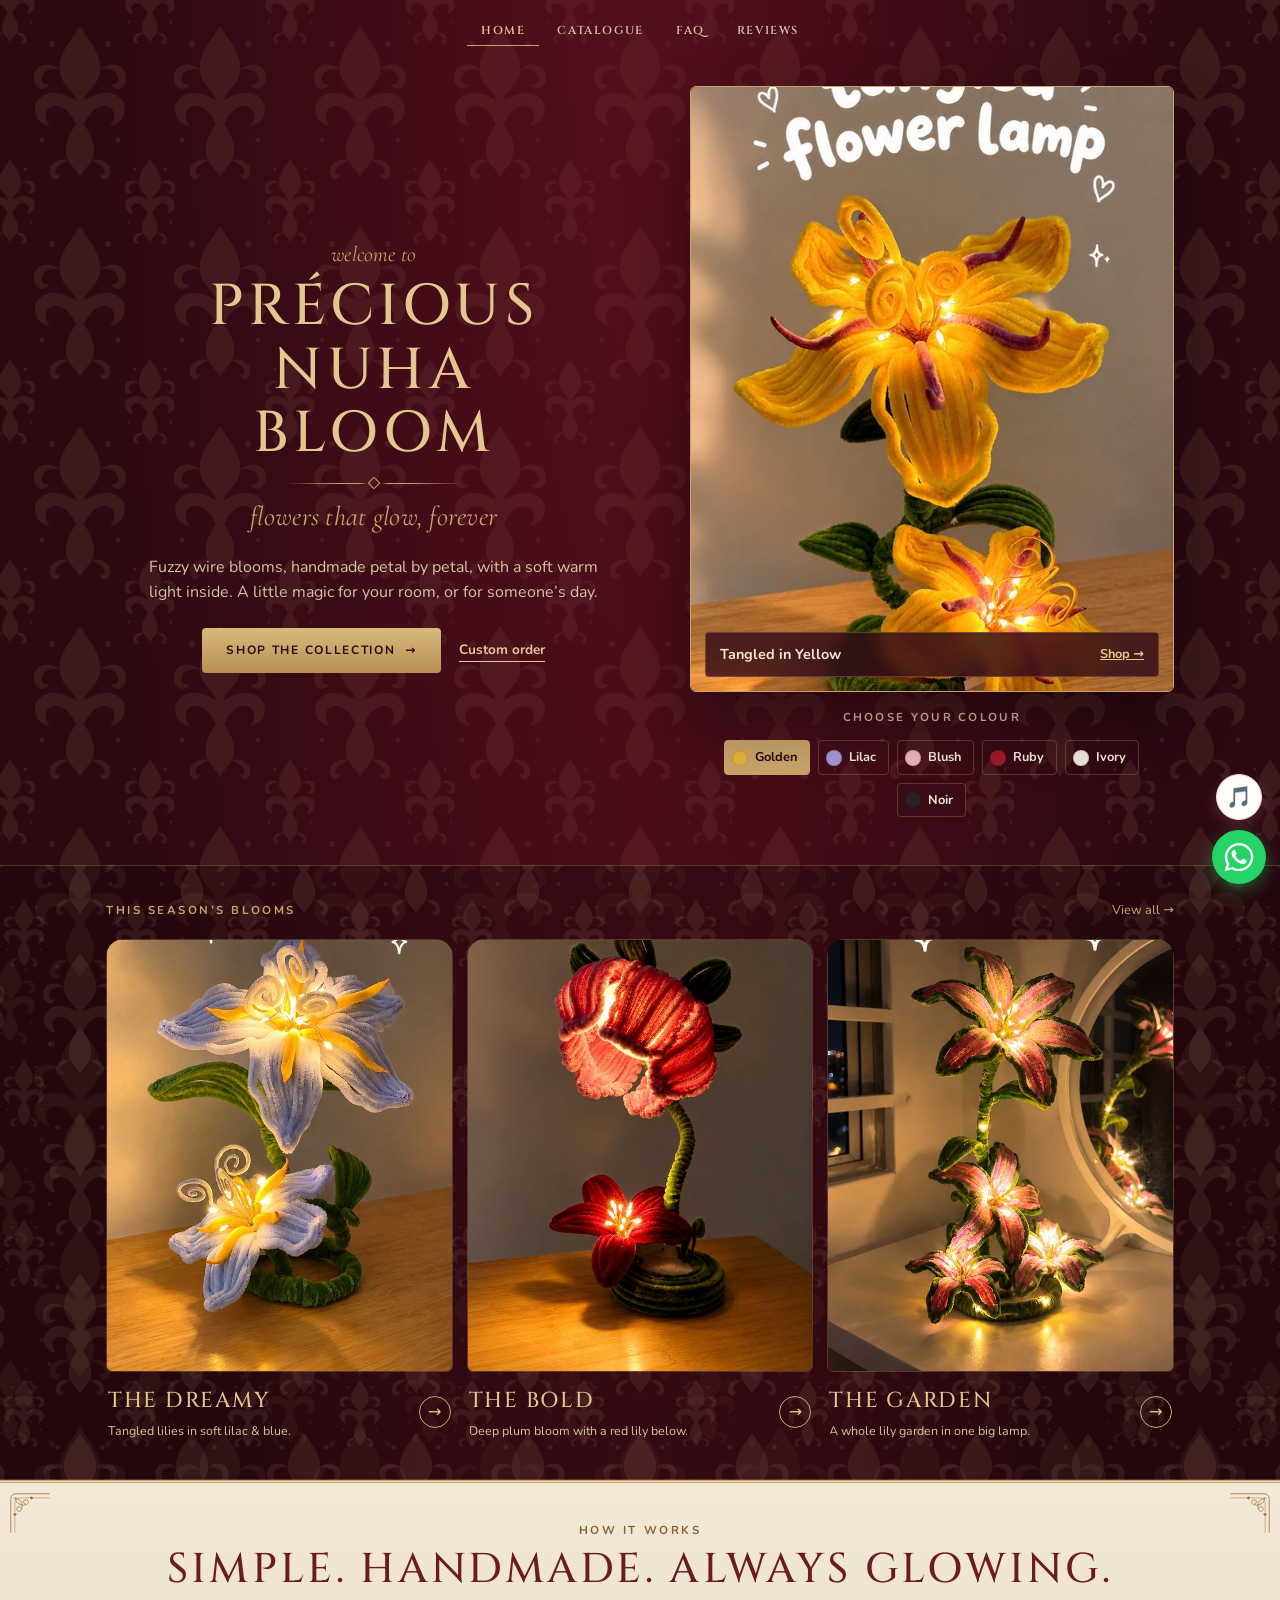
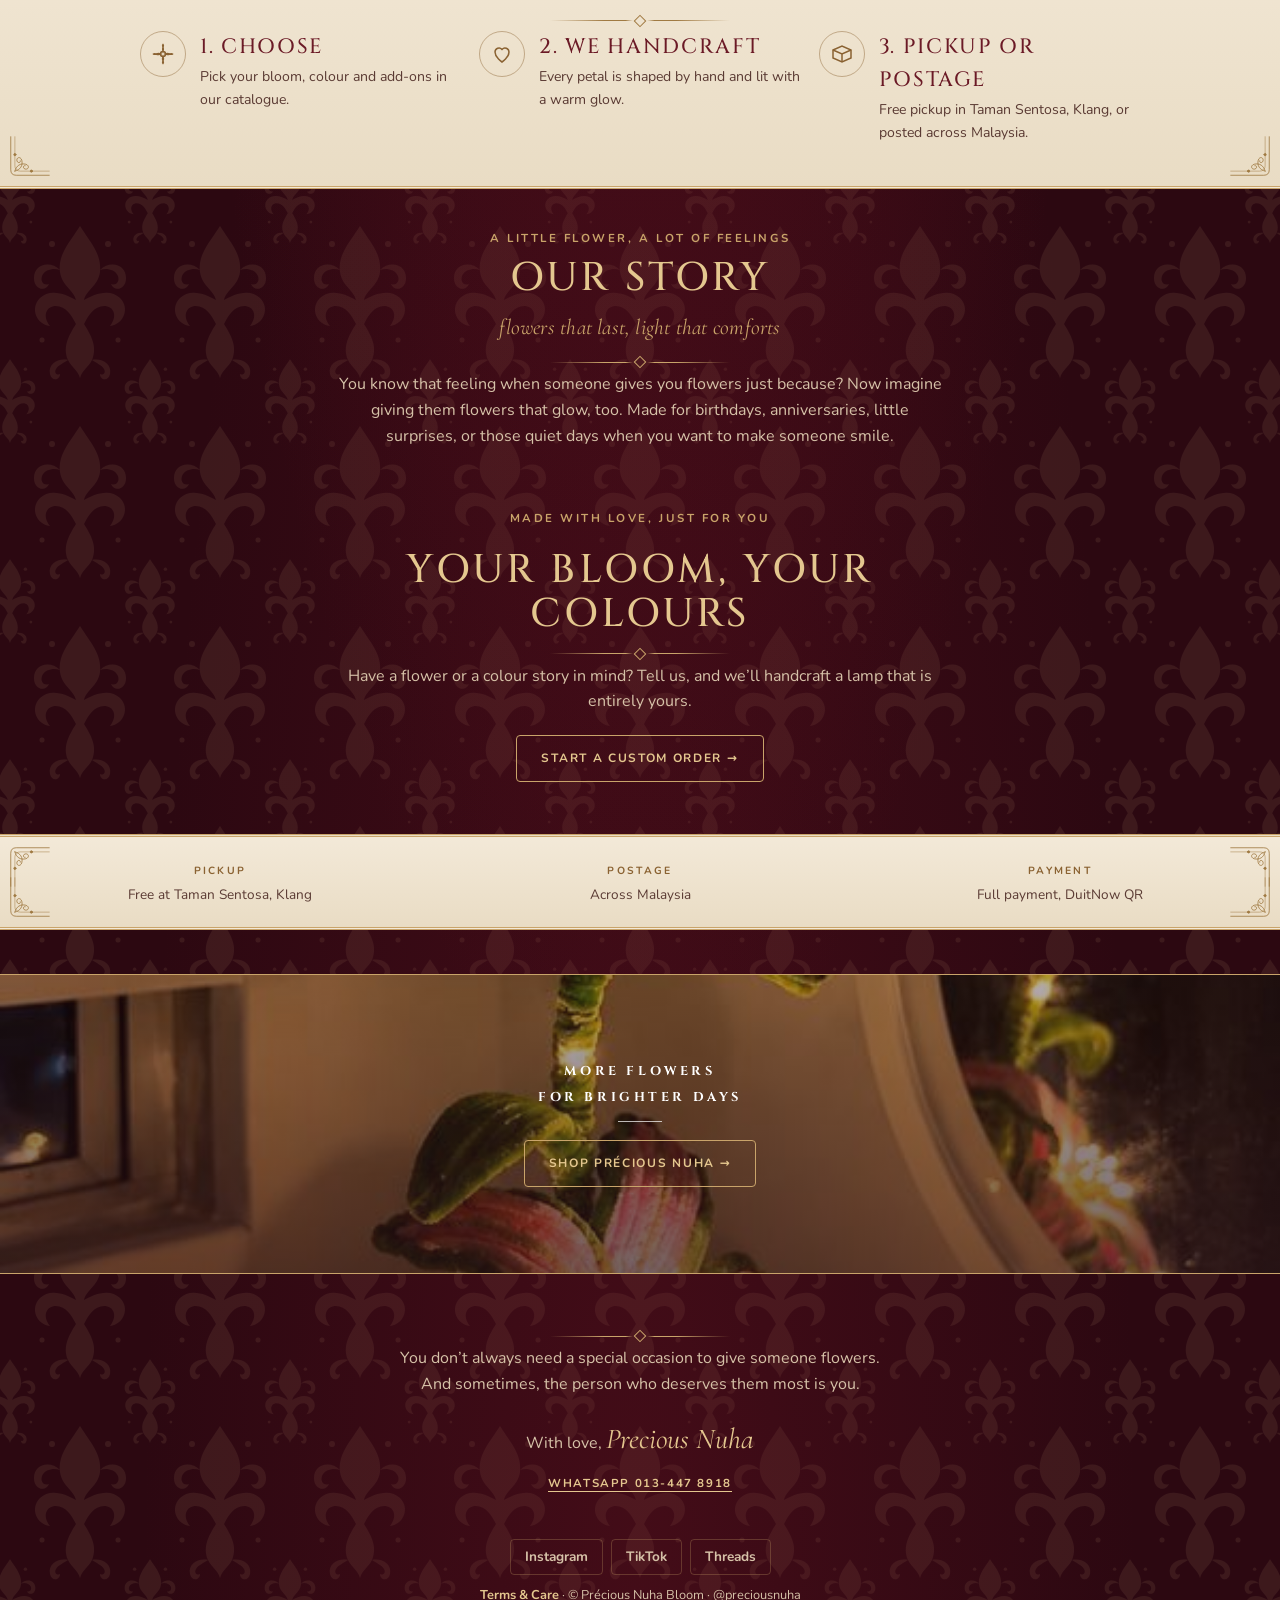
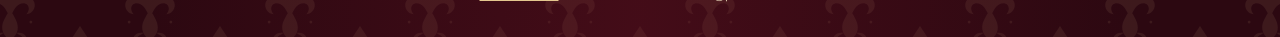
==== commit 83fe3231: "Add damask pattern background and gold corner flourishes Subtle gold damask tile on the burgundy bac" ====
--- a/index.html
+++ b/index.html
@@ -24,7 +24,7 @@
 <link rel="preconnect" href="https://fonts.googleapis.com">
 <link rel="preconnect" href="https://fonts.gstatic.com" crossorigin>
 <link href="https://fonts.googleapis.com/css2?family=Cinzel:wght@500;600&family=Cormorant+Garamond:ital,wght@0,500;0,600;1,400;1,500&family=Great+Vibes&family=Nunito:wght@400;600;700&display=swap" rel="stylesheet">
-<link rel="stylesheet" href="assets/site.css?v=20261117">
+<link rel="stylesheet" href="assets/site.css?v=20261121">
 <!-- Visitor counter (GoatCounter: free, no cookies). Stats: https://preciousnuha.goatcounter.com -->
 <script data-goatcounter="https://preciousnuha.goatcounter.com/count" async src="https://gc.zgo.at/count.js"></script>
 <script type="application/ld+json">
--- a/assets/site.css
+++ b/assets/site.css
@@ -827,3 +827,51 @@
 .sheet form { background: #f6eee0; }
 .sheet h3 { font-family: "Cinzel", serif !important; color: #6b1a26; letter-spacing: .08em; text-transform: uppercase; font-size: 1.4rem; }
 .sheet label.agree a, .pay .save, .pay .pay-amount { color: #6b1a26; }
+
+/* Catalogue: neat framed cards, cream like the reference, on the burgundy page */
+.grid { gap: 14px; }
+.card {
+  background: #f6eee0 !important; border: 1px solid var(--gold) !important; border-radius: 4px !important;
+  padding: 6px; box-shadow: 0 10px 24px rgba(0, 0, 0, .25) !important; color: var(--parch-ink);
+}
+.card .photo { background: #e9dcc4 !important; border: 1px solid rgba(160, 122, 66, .45); border-radius: 2px; overflow: hidden; }
+.card .photo img { aspect-ratio: 9 / 16; object-fit: cover; }
+.card-body { padding: 12px 6px 6px; gap: 5px; text-align: center; align-items: center; }
+.card h4 { color: #5a1424 !important; font-size: 1.2rem; }
+.card-body::after { content: none; }
+.card h4::after {
+  content: ""; display: block; width: 46px; height: 1px; margin: 6px auto 0;
+  background: linear-gradient(90deg, transparent, #a07a42, transparent);
+}
+.card p { color: #6b4f45 !important; display: -webkit-box; -webkit-line-clamp: 3; -webkit-box-orient: vertical; overflow: hidden; }
+.card .ready { color: #8a6232 !important; }
+.card .badge, .card .badge.pre { background: transparent; color: #8a6232; border: 1px solid rgba(160, 122, 66, .55); font-family: "Cinzel", serif; letter-spacing: .08em; font-weight: 600; font-size: .62rem; }
+.card .badge.out { color: #fff; background: #6b4f45; border-color: #6b4f45; }
+.card .price { color: #5a1424 !important; font-family: "Cinzel", serif; letter-spacing: .04em; margin-top: auto; padding-top: 4px; }
+.card .row { width: 100%; justify-content: center; flex-wrap: wrap; }
+.card .qty { background: #fff; border: 1px solid rgba(160, 122, 66, .55); border-radius: 4px; }
+.card .qty button { color: #5a1424; }
+.card .qty input { color: #3b1a17; background: transparent; }
+.card .subtotal { color: #8a6232; width: 100%; text-align: center; }
+.card .play { background: rgba(44, 8, 17, .7); border: 1px solid rgba(228, 199, 143, .6); color: #f3e6d3; border-radius: 3px; font-family: "Cinzel", serif; letter-spacing: .06em; }
+.section-head .price-tag { color: var(--gold-2); }
+
+/* Damask pattern on the burgundy, gold corner flourishes on the cream bands */
+body, body.home {
+  background:
+    radial-gradient(ellipse at 50% 0%, rgba(122, 22, 40, .5) 0, transparent 60%),
+    radial-gradient(ellipse at 50% 100%, rgba(122, 22, 40, .3) 0, transparent 55%),
+    url("damask.svg") center top / 140px 200px,
+    var(--wine-deep);
+}
+.wine-band { background: url("damask.svg") center / 112px 160px, rgba(20, 3, 8, .35) !important; }
+.how, .facts { position: relative; }
+.how::before, .facts::before {
+  content: ""; position: absolute; inset: 8px; pointer-events: none;
+  background:
+    url("corner.svg") left top / 44px 44px no-repeat,
+    url("corner-tr.svg") right top / 44px 44px no-repeat,
+    url("corner-bl.svg") left bottom / 44px 44px no-repeat,
+    url("corner-br.svg") right bottom / 44px 44px no-repeat;
+}
+.how > *, .facts > * { position: relative; }
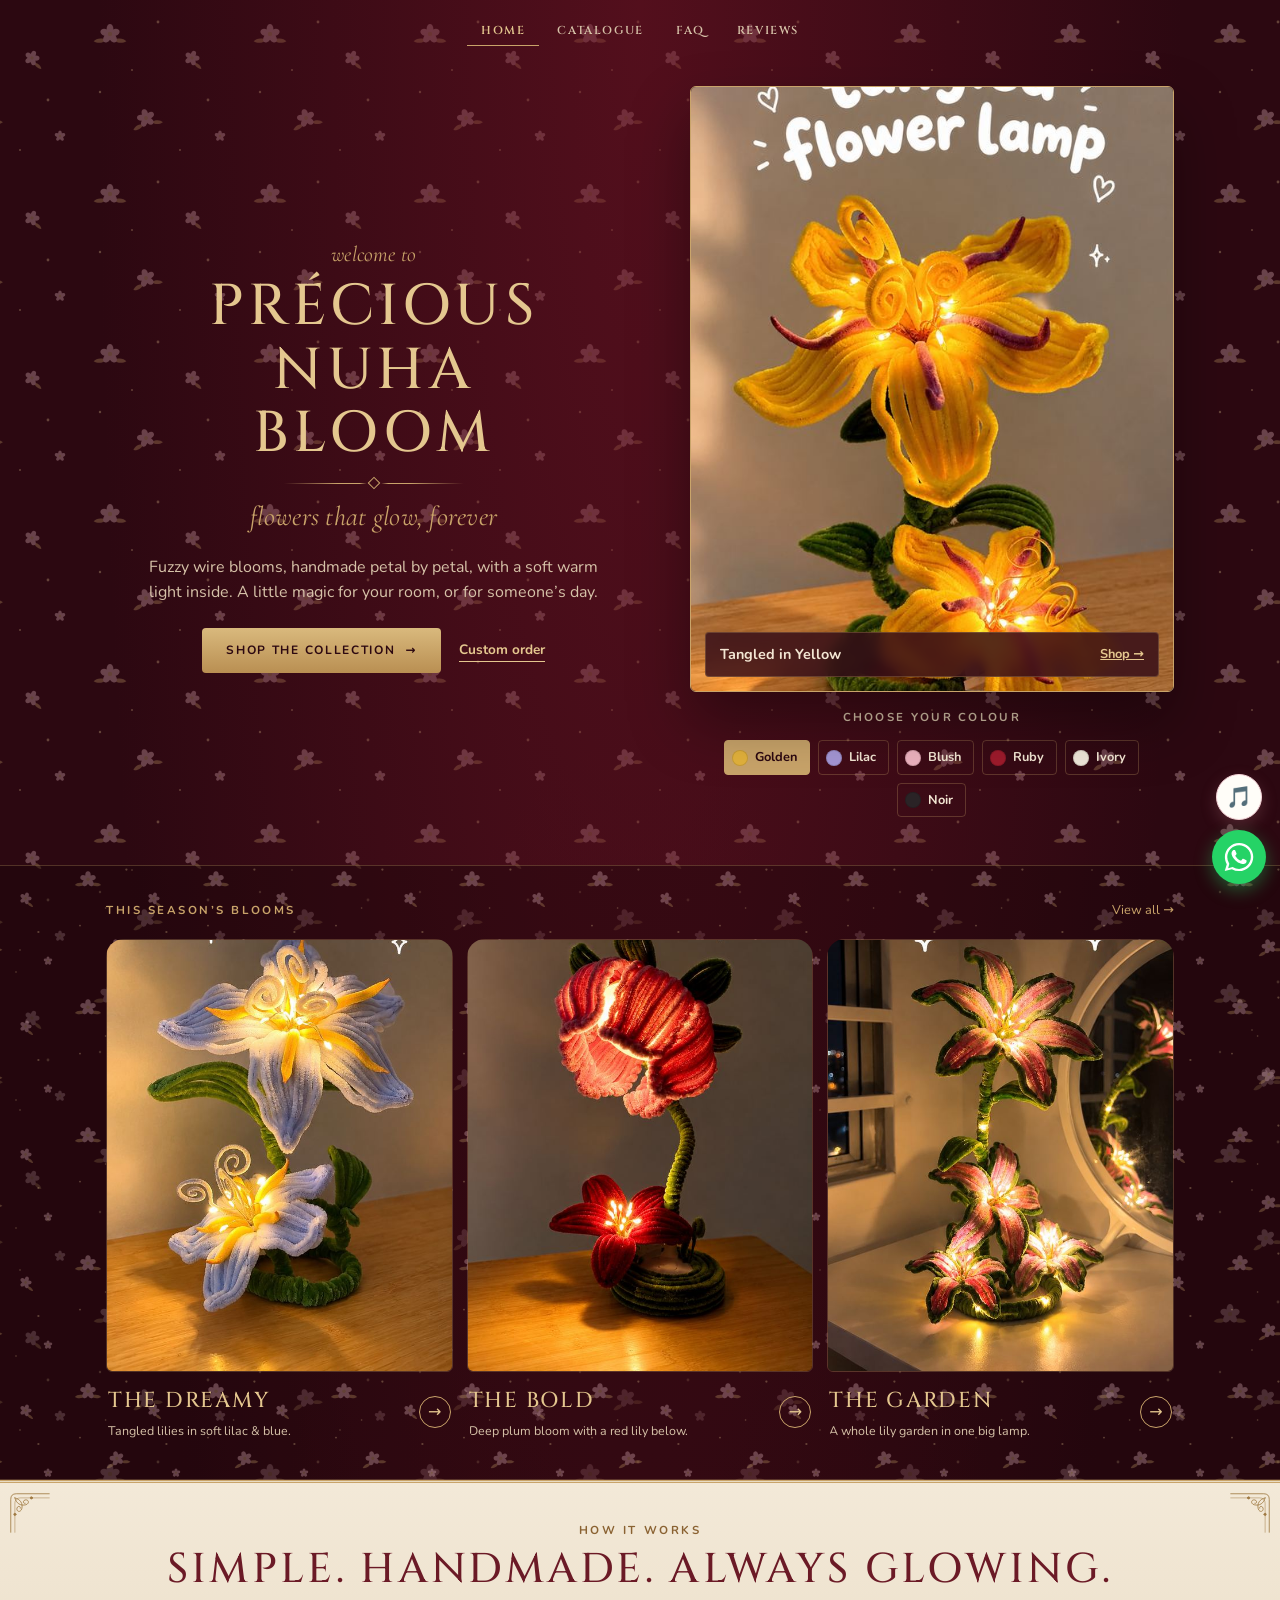
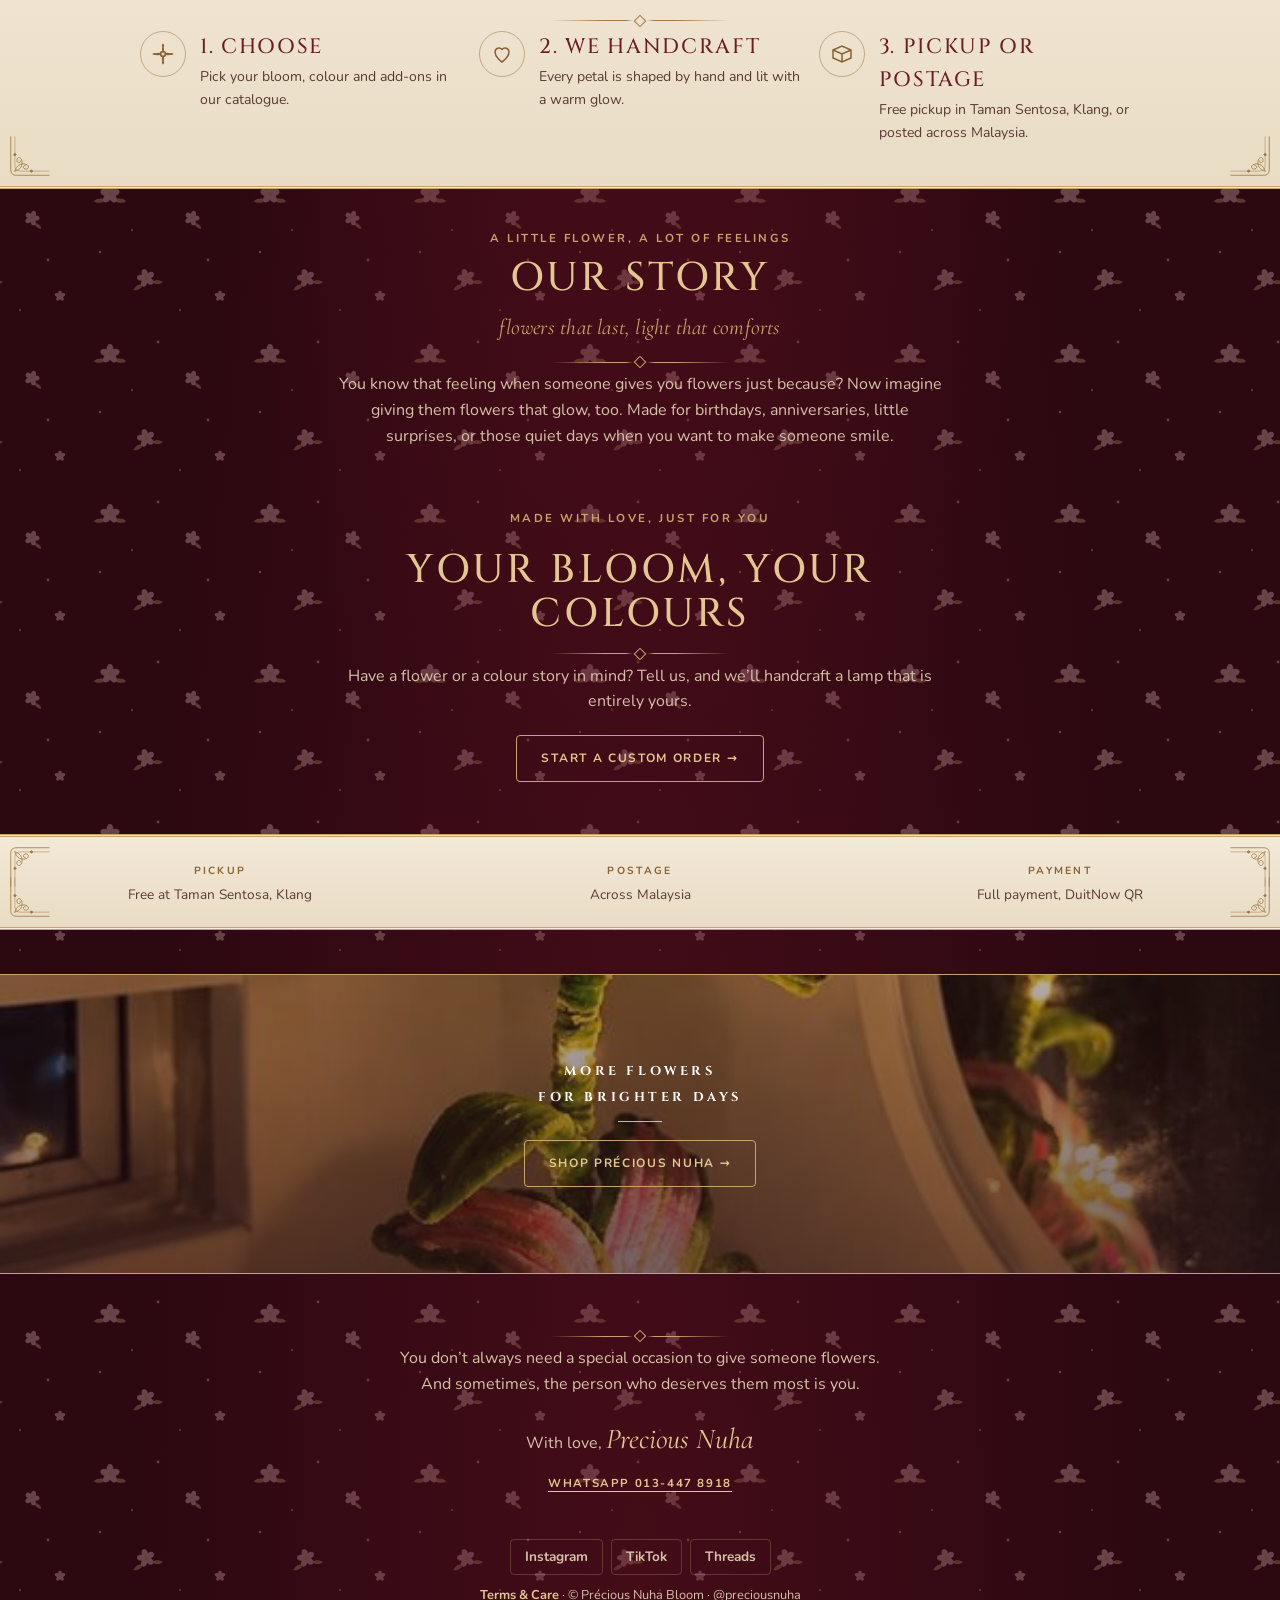
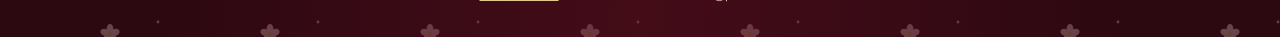
==== commit 1398b670: "Blossom pattern background and a tidier catalogue Small flower pattern replaces the damask. Catalogu" ====
--- a/index.html
+++ b/index.html
@@ -24,7 +24,7 @@
 <link rel="preconnect" href="https://fonts.googleapis.com">
 <link rel="preconnect" href="https://fonts.gstatic.com" crossorigin>
 <link href="https://fonts.googleapis.com/css2?family=Cinzel:wght@500;600&family=Cormorant+Garamond:ital,wght@0,500;0,600;1,400;1,500&family=Great+Vibes&family=Nunito:wght@400;600;700&display=swap" rel="stylesheet">
-<link rel="stylesheet" href="assets/site.css?v=20261121">
+<link rel="stylesheet" href="assets/site.css?v=20261122">
 <!-- Visitor counter (GoatCounter: free, no cookies). Stats: https://preciousnuha.goatcounter.com -->
 <script data-goatcounter="https://preciousnuha.goatcounter.com/count" async src="https://gc.zgo.at/count.js"></script>
 <script type="application/ld+json">
--- a/assets/site.css
+++ b/assets/site.css
@@ -861,10 +861,10 @@
   background:
     radial-gradient(ellipse at 50% 0%, rgba(122, 22, 40, .5) 0, transparent 60%),
     radial-gradient(ellipse at 50% 100%, rgba(122, 22, 40, .3) 0, transparent 55%),
-    url("damask.svg") center top / 140px 200px,
+    url("blooms.svg") center top / 160px 160px,
     var(--wine-deep);
 }
-.wine-band { background: url("damask.svg") center / 112px 160px, rgba(20, 3, 8, .35) !important; }
+.wine-band { background: url("blooms.svg") center / 128px 128px, rgba(20, 3, 8, .35) !important; }
 .how, .facts { position: relative; }
 .how::before, .facts::before {
   content: ""; position: absolute; inset: 8px; pointer-events: none;
@@ -875,3 +875,42 @@
     url("corner-br.svg") right bottom / 44px 44px no-repeat;
 }
 .how > *, .facts > * { position: relative; }
+
+/* Catalogue: one tidy note instead of three banners, elegant type */
+.page-head .orn { margin-top: 10px; }
+.shop-note {
+  max-width: 520px; margin: 6px auto 0; padding: 16px 18px; position: relative;
+  background: linear-gradient(180deg, #f3e9d8, #e9dcc4); color: var(--parch-ink);
+  border: 1px solid var(--gold); border-radius: 4px; box-shadow: 0 10px 24px rgba(0, 0, 0, .25);
+}
+.shop-note::before {
+  content: ""; position: absolute; inset: 5px; pointer-events: none;
+  background:
+    url("corner.svg") left top / 30px 30px no-repeat,
+    url("corner-tr.svg") right top / 30px 30px no-repeat,
+    url("corner-bl.svg") left bottom / 30px 30px no-repeat,
+    url("corner-br.svg") right bottom / 30px 30px no-repeat;
+}
+.shop-note .preorder {
+  all: unset; display: block; text-align: center; margin: 0 0 10px; padding: 0 0 10px !important;
+  background: none !important; border: 0 !important; border-bottom: 1px solid rgba(160, 122, 66, .45) !important; border-radius: 0 !important;
+  font-family: "Cinzel", serif; letter-spacing: .1em; text-transform: uppercase; font-size: .74rem; font-weight: 600; color: #6b1a26 !important;
+}
+.shop-note .preorder[hidden] { display: none; }
+.shop-note ul { list-style: none; margin: 0; padding: 0 6px; }
+.shop-note li {
+  font-family: "Cormorant Garamond", serif; font-size: 1.02rem; line-height: 1.35; color: #4a2a25;
+  padding: 7px 0; border-top: 1px solid rgba(160, 122, 66, .3);
+}
+.shop-note li:first-child { border-top: 0; }
+.shop-note li > span:first-child {
+  display: block; font-family: "Cinzel", serif; font-size: .66rem; letter-spacing: .14em; text-transform: uppercase; color: #8a6232;
+}
+.shop-note a { color: #6b1a26; font-weight: 600; }
+nav.chips a { font-family: "Cinzel", serif; letter-spacing: .06em; font-size: .75rem; color: var(--gold-2); }
+.section-head h3 { margin-bottom: 0; }
+.section-head .script { margin-top: 0; font-size: 1.25rem; }
+.card h4 { font-family: "Cormorant Garamond", serif; font-weight: 600; font-size: 1.25rem !important; }
+.card p { font-family: "Cormorant Garamond", serif; font-size: .98rem !important; line-height: 1.35; }
+.card .ready { font-family: "Cinzel", serif; font-size: .68rem !important; letter-spacing: .08em; }
+.more-links a { color: var(--gold-2); font-family: "Cinzel", serif; letter-spacing: .06em; font-size: .8rem; font-weight: 500; }
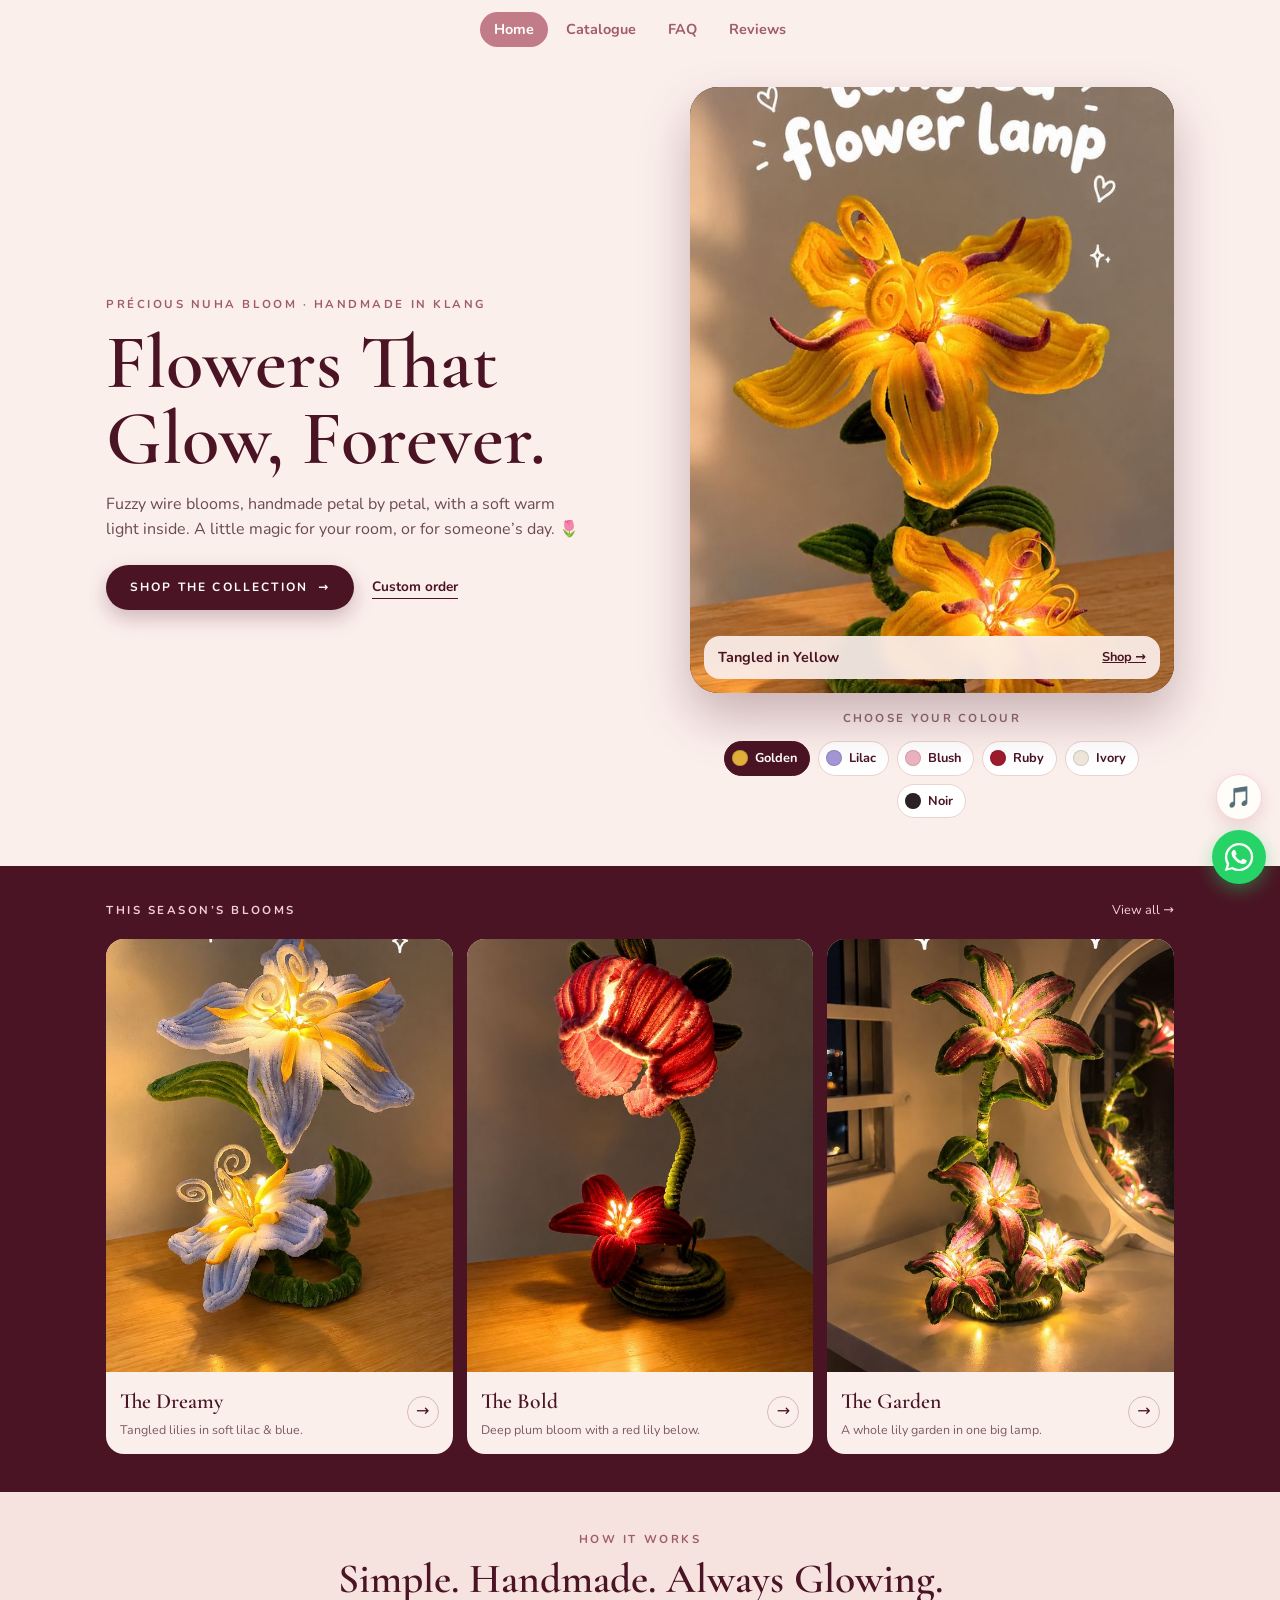
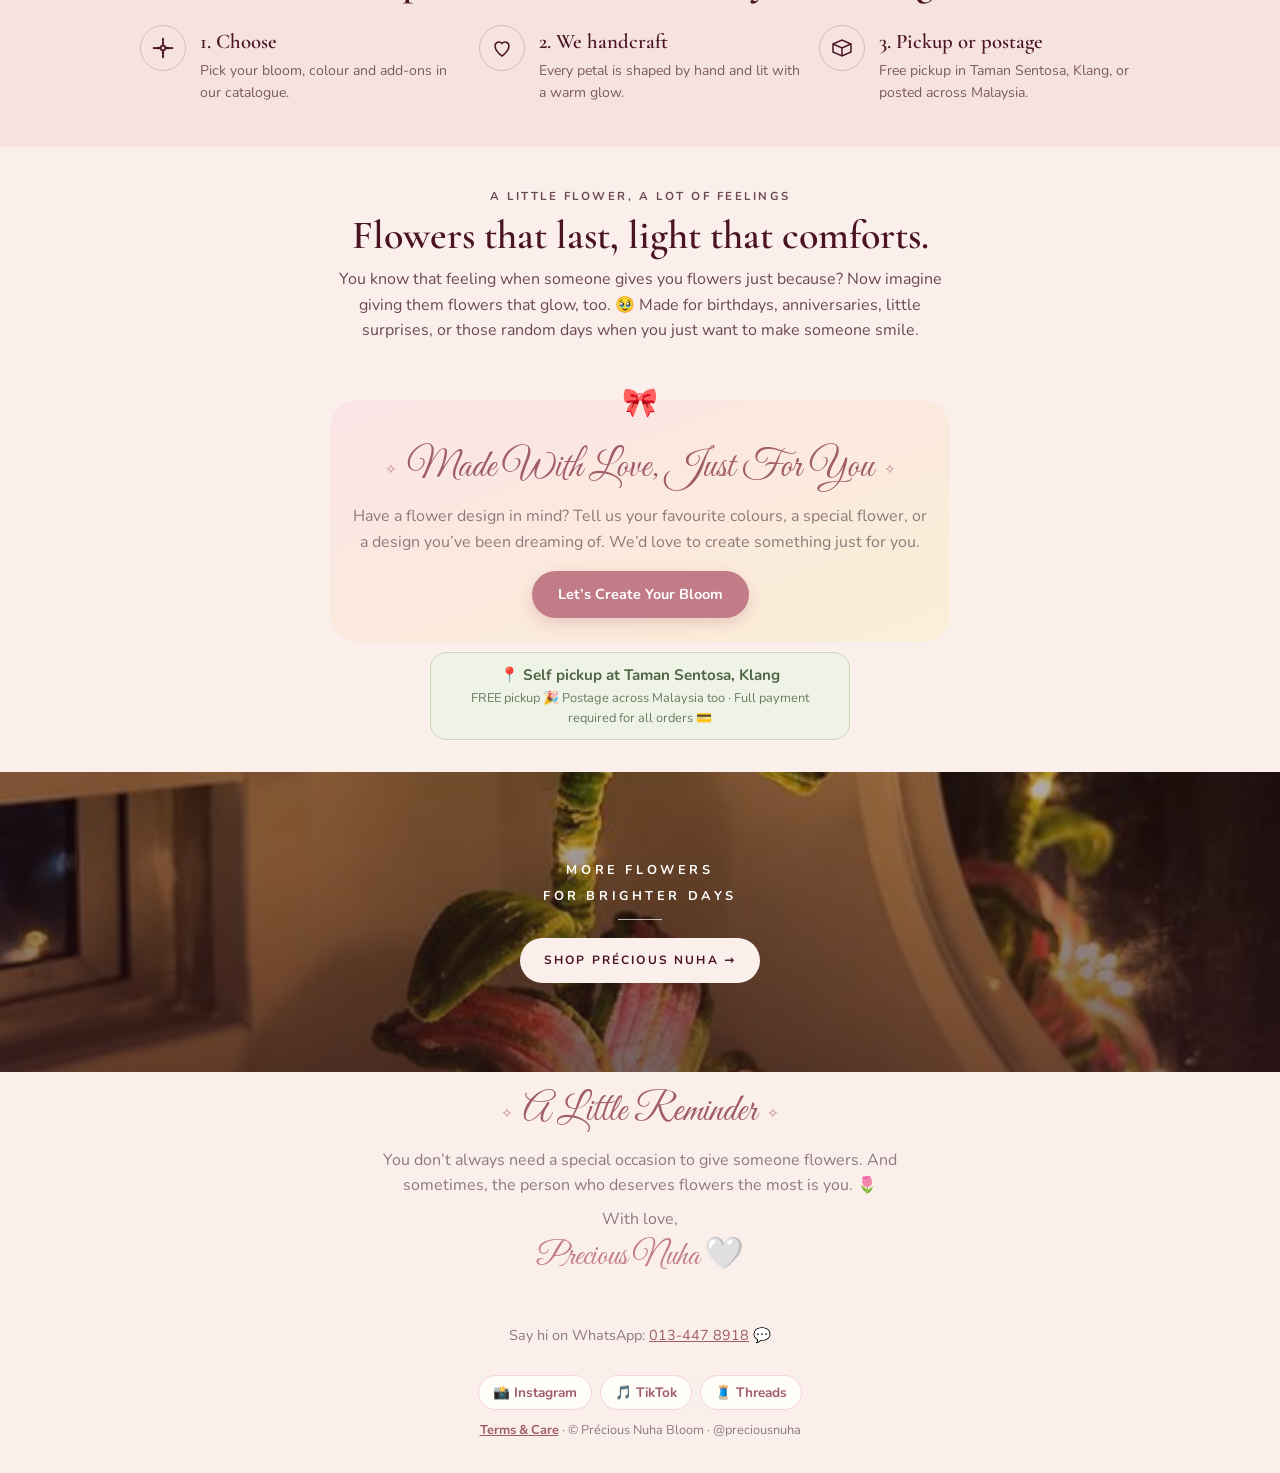
==== commit c2f937cc: "Go back to the pink theme Restore the pink look from before the burgundy themes (site CSS, home, FAQ" ====
--- a/index.html
+++ b/index.html
@@ -23,8 +23,8 @@
 <meta name="twitter:card" content="summary_large_image">
 <link rel="preconnect" href="https://fonts.googleapis.com">
 <link rel="preconnect" href="https://fonts.gstatic.com" crossorigin>
-<link href="https://fonts.googleapis.com/css2?family=Cinzel:wght@500;600&family=Cormorant+Garamond:ital,wght@0,500;0,600;1,400;1,500&family=Great+Vibes&family=Nunito:wght@400;600;700&display=swap" rel="stylesheet">
-<link rel="stylesheet" href="assets/site.css?v=20261122">
+<link href="https://fonts.googleapis.com/css2?family=Cormorant+Garamond:ital,wght@0,500;0,600;1,500&family=Great+Vibes&family=Nunito:wght@400;600;700&display=swap" rel="stylesheet">
+<link rel="stylesheet" href="assets/site.css?v=20261123">
 <!-- Visitor counter (GoatCounter: free, no cookies). Stats: https://preciousnuha.goatcounter.com -->
 <script data-goatcounter="https://preciousnuha.goatcounter.com/count" async src="https://gc.zgo.at/count.js"></script>
 <script type="application/ld+json">
@@ -67,11 +67,9 @@
 
 <section class="hero2">
   <div>
-    <p class="script">welcome to</p>
-    <h1>Précious Nuha<br>Bloom</h1>
-    <div class="orn" aria-hidden="true"></div>
-    <p class="script big">flowers that glow, forever</p>
-    <p class="sub">Fuzzy wire blooms, handmade petal by petal, with a soft warm light inside. A little magic for your room, or for someone’s day.</p>
+    <p class="eyebrow">Précious Nuha Bloom · Handmade in Klang</p>
+    <h1>Flowers That Glow, Forever.</h1>
+    <p class="sub">Fuzzy wire blooms, handmade petal by petal, with a soft warm light inside. A little magic for your room, or for someone’s day. 🌷</p>
     <div class="actions">
       <a class="pill" href="catalogue.html">Shop the collection <span aria-hidden="true">→</span></a>
       <a class="text-link" href="https://wa.me/60134478918?text=Hi%20Precious%20Nuha!%20I%27d%20love%20a%20custom%20flower%20lamp%3A%20" target="_blank" rel="noopener">Custom order</a>
@@ -108,7 +106,6 @@
 <section class="how">
   <p class="eyebrow">How it works</p>
   <h2>Simple. Handmade. Always Glowing.</h2>
-  <div class="orn" aria-hidden="true"></div>
   <div class="steps3">
     <div>
       <svg viewBox="0 0 24 24" fill="none" stroke="currentColor" stroke-width="1.5" aria-hidden="true"><circle cx="12" cy="12" r="2.5"/><path d="M12 9.5C10.5 6 13.5 4 12 2.5 10.5 4 13.5 6 12 9.5ZM14.5 12c3.5-1.5 5.5 1.5 7 0-1.5-1.5-3.5 1.5-7 0ZM12 14.5c1.5 3.5-1.5 5.5 0 7 1.5-1.5-1.5-3.5 0-7ZM9.5 12C6 13.5 4 10.5 2.5 12 4 13.5 6 10.5 9.5 12Z"/></svg>
@@ -127,27 +124,26 @@
 
 <section class="story2">
   <p class="eyebrow">A little flower, a lot of feelings</p>
-  <h2>Our story</h2>
-  <p class="script">flowers that last, light that comforts</p>
-  <div class="orn" aria-hidden="true"></div>
-  <p>You know that feeling when someone gives you flowers just because? Now imagine giving them flowers that glow, too. Made for birthdays, anniversaries, little surprises, or those quiet days when you want to make someone smile.</p>
-</section>
-
-<section class="custom2">
-  <p class="eyebrow">Made with love, just for you</p>
-  <h2>Your bloom, your colours</h2>
-  <div class="orn" aria-hidden="true"></div>
-  <p>Have a flower or a colour story in mind? Tell us, and we’ll handcraft a lamp that is entirely yours.</p>
-  <a class="pill outline" href="https://wa.me/60134478918?text=Hi%20Precious%20Nuha!%20I%27d%20love%20a%20custom%20flower%20lamp%3A%20" target="_blank" rel="noopener">Start a custom order →</a>
-</section>
-
-<section class="facts">
-  <div><p class="eyebrow">Pickup</p><p>Free at Taman Sentosa, Klang</p></div>
-  <div><p class="eyebrow">Postage</p><p>Across Malaysia</p></div>
-  <div><p class="eyebrow">Payment</p><p>Full payment, DuitNow QR</p></div>
-</section>
-
-<section class="photo-band" style="background-image: url('images/wild-lily-garden.jpg');">
+  <h2>Flowers that last, light that comforts.</h2>
+  <p>You know that feeling when someone gives you flowers just because? Now imagine giving them flowers that glow, too. 🥹 Made for birthdays, anniversaries, little surprises, or those random days when you just want to make someone smile.</p>
+</section>
+
+<div class="bubble-wrap">
+  <section class="bubble">
+    <span class="ribbon" aria-hidden="true">🎀</span>
+    <h2 class="block-title">Made With Love, Just For You</h2>
+    <div class="story">
+      <p>Have a flower design in mind? Tell us your favourite colours, a special flower, or a design you’ve been dreaming of. We’d love to create something just for you.</p>
+    </div>
+    <a class="btn" href="https://wa.me/60134478918?text=Hi%20Precious%20Nuha!%20I%27d%20love%20a%20custom%20flower%20lamp%3A%20" target="_blank" rel="noopener">Let’s Create Your Bloom</a>
+  </section>
+</div>
+
+<div class="block">
+  <p class="pickup-banner">📍 <strong>Self pickup at Taman Sentosa, Klang</strong><small>FREE pickup 🎉 Postage across Malaysia too · Full payment required for all orders 💳</small></p>
+</div>
+
+<section class="photo-band" style="background-image: url('images/wild-lily-garden.jpg'); margin-top: 32px;">
   <div>
     <p>More flowers</p>
     <p>for brighter days</p>
@@ -156,18 +152,22 @@
   </div>
 </section>
 
-<section class="closing">
-  <div class="orn" aria-hidden="true"></div>
-  <p>You don’t always need a special occasion to give someone flowers.<br>And sometimes, the person who deserves them most is you.</p>
-  <p class="signoff2">With love, <span>Precious Nuha</span></p>
-  <p class="contact"><a href="https://wa.me/60134478918" target="_blank" rel="noopener">WhatsApp 013-447 8918</a></p>
-</section>
-
+<section class="block">
+  <h2 class="block-title">A Little Reminder</h2>
+  <div class="story">
+    <p>You don’t always need a special occasion to give someone flowers. And sometimes, the person who deserves flowers the most is you. 🌷</p>
+  </div>
+  <p class="signoff">With love,<br><span>Precious Nuha 🤍</span></p>
+</section>
+
+<div class="info">
+  <p>Say hi on WhatsApp: <a href="https://wa.me/60134478918" target="_blank" rel="noopener">013-447 8918</a> 💬</p>
+</div>
 <footer class="home-footer">
   <p class="socials">
-    <a href="https://www.instagram.com/preciousnuha" target="_blank" rel="noopener">Instagram</a>
-    <a href="https://www.tiktok.com/@preciousnuha" target="_blank" rel="noopener">TikTok</a>
-    <a href="https://www.threads.com/@preciousnuha" target="_blank" rel="noopener">Threads</a>
+    <a href="https://www.instagram.com/preciousnuha" target="_blank" rel="noopener">📸 Instagram</a>
+    <a href="https://www.tiktok.com/@preciousnuha" target="_blank" rel="noopener">🎵 TikTok</a>
+    <a href="https://www.threads.com/@preciousnuha" target="_blank" rel="noopener">🧵 Threads</a>
   </p>
   <a class="terms-link" href="terms.html">Terms &amp; Care</a> · &copy; Précious Nuha Bloom · @preciousnuha
 </footer>
@@ -214,7 +214,7 @@
     show(0);
   })();
 </script>
-<script src="assets/music.js?v=20261117" defer></script>
-<script src="assets/whatsapp.js?v=20261117" defer></script>
+<script src="assets/music.js?v=20261123" defer></script>
+<script src="assets/whatsapp.js?v=20261123" defer></script>
 </body>
 </html>
--- a/assets/site.css
+++ b/assets/site.css
@@ -571,346 +571,16 @@
 .sheet label.agree a { color: var(--rose-dark); }
 .terms-link { color: var(--rose-dark); font-weight: 700; }
 
-/* ======================================================================
-   Theme: burgundy minimal (Nov 2026). Overrides the earlier pastel look
-   on every page; keep this block last.
-   ====================================================================== */
-:root {
-  --wine-deep: #340c18;
-  --wine: #4a1424;
-  --wine-2: #5e1d30;
-  --cream: #340c18;          /* page background */
-  --cream-deep: #3f1120;
-  --pink: #4a1626;           /* soft surfaces */
-  --pink-deep: #6a2a3c;      /* outlines */
-  --card: #41121f;           /* cards */
-  --line: rgba(246, 231, 226, .14);
-  --text: #f6e7e2;
-  --muted: #cdb0b4;
-  --rose: #e8b4bd;           /* accent */
-  --rose-dark: #f2cbd2;      /* headings, prices */
-  --sage: #cdb0b4;
-  --ink: #340c18;            /* dark text on light buttons */
-}
-body { background: var(--wine-deep); color: var(--text); }
-.sparkle, .divider, .ribbon { display: none !important; }
-
-/* Serif headings instead of script */
-h1, .block-title, .section-head h3, .sheet h3, .signoff span, .kicker {
-  font-family: "Cormorant Garamond", Georgia, serif !important; font-style: normal;
-}
-h1 { font-weight: 600; color: var(--text); letter-spacing: .01em; }
-.block-title { font-weight: 600; color: var(--text); font-size: clamp(1.8rem, 6vw, 2.4rem); }
-.block-title::before, .block-title::after { content: none !important; }
-.section-head h3 { color: var(--text); font-weight: 600; font-size: 1.9rem; }
-.tagline { color: var(--muted); }
-.kicker { background: none; color: var(--rose); letter-spacing: .2em; text-transform: uppercase; font-size: .72rem; font-weight: 700; }
-.story, .story p, .intro { color: var(--muted); }
-.story strong { color: var(--text); }
-a { color: var(--rose); }
-
-/* Buttons: light pill on dark */
-.btn, .pill { background: var(--rose) !important; color: var(--ink) !important; box-shadow: none !important; letter-spacing: .14em; text-transform: uppercase; font-size: .75rem; font-weight: 700; }
-.btn:hover, .pill:hover { background: #f4d3d9 !important; }
-.pill.outline { background: transparent !important; color: var(--text) !important; border: 1px solid rgba(246,231,226,.45); }
-
-/* Navigation & footer */
-.site-nav { padding-top: 16px; }
-.site-nav a { color: var(--muted); font-weight: 600; letter-spacing: .12em; text-transform: uppercase; font-size: .72rem; }
-.site-nav a:hover { background: transparent; color: var(--text); }
-.site-nav a[aria-current="page"] { background: transparent; color: var(--text); box-shadow: inset 0 -1px 0 var(--rose); border-radius: 0; }
-footer { color: var(--muted); }
-.socials a { background: transparent; border-color: var(--line); color: var(--muted); }
-.socials a:hover { background: transparent; color: var(--text); }
-.terms-link { color: var(--rose); }
-
-/* Banners & notes become quiet outlined strips */
-.pickup-banner, .use-note, .preorder {
-  background: transparent !important; border: 1px solid var(--line) !important; color: var(--text) !important; border-radius: 14px;
-}
-.pickup-banner small, .preorder small, .use-note { color: var(--muted) !important; }
-.use-note a { color: var(--rose); }
-.bubble { background: var(--card); border: 1px solid var(--line); }
-
-/* Catalogue */
-nav.chips { background: rgba(52, 12, 24, .94); border-bottom-color: var(--line); }
-nav.chips a { background: transparent; border-color: var(--line); color: var(--text); }
-.card { background: var(--card); border-color: var(--line); box-shadow: none; }
-.card .photo { background: #2a0a13; }
-.card h4 { color: var(--text); }
-.badge { background: rgba(232, 180, 189, .16); color: var(--rose); }
-.badge.pre { background: rgba(232, 180, 189, .16); color: var(--rose); }
-.badge.out { background: rgba(246, 231, 226, .2); color: var(--text); }
-.ready { color: var(--muted) !important; }
-.qty { border-color: var(--line); }
-.qty button { background: transparent; color: var(--text); }
-.qty button:hover { background: rgba(246,231,226,.08); }
-.qty input { background: transparent; color: var(--text); }
-.order { background: rgba(52, 12, 24, .96); border-top-color: var(--line); }
-.total { color: var(--text); }
-.ship span.pill, .ship span.pill.pickup { background: transparent; border-color: var(--line); color: var(--text); }
-.ship input:checked + span.pill, .ship input:checked + span.pill.pickup { background: var(--rose); border-color: var(--rose); color: var(--ink); }
-.wa-btn:disabled { background: #6b4550; color: #d9c2c5; }
-.info, .more-links { color: var(--muted); }
-
-/* Order form: a light sheet on the dark page, for easy reading and typing */
-.sheet form { background: #fbf3f1; color: #3a1a22; }
-.sheet h3 { color: #4a1424; font-weight: 600; font-size: 1.9rem; }
-.sheet .sub, .sheet label small, .addon span small { color: #7d5a60; }
-.sheet label, .addon, .addons-title { color: #3a1a22; }
-.summary { background: #fff; border-color: #ead7d3; color: #3a1a22; }
-.summary .grand { color: #4a1424; }
-.sheet input, .sheet textarea { background: #fff; color: #3a1a22; border-color: #e6d2ce; }
-.sheet ::placeholder { color: #9b8286; }
-.sheet .qty { border-color: #e6d2ce; }
-.sheet .qty button { background: #f6e3df; color: #4a1424; }
-.sheet .qty input { background: #fff; color: #3a1a22; }
-.addons { border-color: #e6d2ce; }
-.pay { background: #fff; border-color: #ead7d3; color: #3a1a22; }
-.pay .pay-amount { color: #4a1424; }
-.pay .save { color: #4a1424; border-color: #e6d2ce; }
-.pay-full { background: #f6e3df; color: #4a1424; }
-.sheet label.agree, .sheet label.agree a { color: #3a1a22; }
-.sheet-close { background: #f6e3df; color: #4a1424; }
-
-/* FAQ */
-.faq details { background: var(--card); border-color: var(--line); }
-.faq summary { color: var(--text); }
-.faq summary::after { color: var(--rose); }
-.faq details p { color: var(--muted); }
-
-/* Home */
-body.home { background: var(--wine-deep); }
-.home .eyebrow, .eyebrow { color: var(--rose); }
-.hero2 h1 { color: var(--text); }
-.hero2 .sub, .story2 p { color: var(--muted); }
-.text-link { color: var(--text); }
-.stage { box-shadow: 0 30px 60px rgba(0,0,0,.35); }
-.stage .tag { background: rgba(52, 12, 24, .82); color: var(--text); border: 1px solid var(--line); }
-.stage .tag a { color: var(--rose); }
-.swatch-label { color: var(--muted); }
-.swatches button { background: transparent; border-color: var(--line); color: var(--text); }
-.swatches button[aria-pressed="true"] { background: var(--text); color: var(--ink); border-color: var(--text); }
-.wine-band { background: transparent; border-top: 1px solid var(--line); border-bottom: 1px solid var(--line); }
-.wine-band .eyebrow, .wine-band .head a { color: var(--rose); }
-.cards3 a { background: transparent; color: var(--text); }
-.cards3 img { border-radius: 16px; }
-.cards3 .meta2 { padding: 12px 2px 0; }
-.cards3 p { color: var(--muted); }
-.cards3 .arrow { border-color: var(--line); }
-.how { background: transparent; }
-.how h2, .story2 h2 { color: var(--text); }
-.steps3 svg { color: var(--rose); border-color: var(--line); }
-.steps3 h3 { color: var(--text); }
-.steps3 p { color: var(--muted); }
-.custom2, .closing { max-width: 640px; margin: 0 auto; padding: 44px 16px 8px; text-align: center; }
-.custom2 h2 { font-family: "Cormorant Garamond", serif; font-weight: 600; color: var(--text); font-size: clamp(1.9rem, 6vw, 2.5rem); margin: 8px 0 10px; line-height: 1.1; }
-.custom2 p { color: var(--muted); margin: 0 0 20px; }
-.facts {
-  max-width: 900px; margin: 44px auto 0; padding: 22px 16px; display: grid; grid-template-columns: repeat(3, 1fr); gap: 12px;
-  border-top: 1px solid var(--line); border-bottom: 1px solid var(--line); text-align: center;
-}
-.facts p { margin: 4px 0 0; color: var(--text); font-size: .85rem; }
-.facts .eyebrow { font-size: .65rem; }
-.photo-band { margin-top: 44px; }
-.closing p { color: var(--muted); }
-.signoff2 { margin-top: 18px !important; color: var(--muted); }
-.signoff2 span { font-family: "Cormorant Garamond", serif; font-size: 1.6rem; color: var(--text); }
-.closing .contact a { color: var(--rose); letter-spacing: .14em; text-transform: uppercase; font-size: .72rem; font-weight: 700; text-decoration: none; border-bottom: 1px solid currentColor; }
-
-/* ======================================================================
-   Theme: royal burgundy & gold (Nov 2026), after the wedding-invitation
-   reference: velvet burgundy, gold Cinzel capitals, italic script lines,
-   gold ornaments and cream parchment bands. Keep this block last.
-   ====================================================================== */
-:root {
-  --wine-deep: #2c0811;
-  --wine: #4a0f1d;
-  --cream: #2c0811;
-  --card: #3a0c18;
-  --pink: #42101d;
-  --pink-deep: #6b4a2f;
-  --line: rgba(201, 164, 106, .28);
-  --text: #f3e6d3;
-  --muted: #d6c2a8;
-  --rose: #c9a46a;            /* gold */
-  --rose-dark: #e4c78f;       /* light gold */
-  --gold: #c9a46a;
-  --gold-2: #e4c78f;
-  --parch: #efe3cf;
-  --parch-ink: #3b1a17;
-  --ink: #2c0811;
-}
-body {
-  background:
-    radial-gradient(ellipse at 50% 0%, rgba(122, 22, 40, .55) 0, transparent 60%),
-    radial-gradient(ellipse at 50% 100%, rgba(122, 22, 40, .35) 0, transparent 55%),
-    var(--wine-deep);
-}
-
-/* Gold capitals for titles, italic script for little lines */
-h1, .block-title, .section-head h3, .how h2, .story2 h2, .custom2 h2, .steps3 h3, .cards3 h3, .terms h2 {
-  font-family: "Cinzel", "Cormorant Garamond", serif !important; color: var(--gold-2) !important;
-  font-weight: 500 !important; letter-spacing: .08em; text-transform: uppercase;
-}
-h1 { font-size: clamp(2.2rem, 9vw, 3.6rem) !important; line-height: 1.1 !important; }
-.tagline, .script {
-  font-family: "Cormorant Garamond", serif; font-style: italic; color: var(--gold) !important;
-  font-size: 1.35rem; margin: 6px 0 0; letter-spacing: .01em; text-transform: none;
-}
-.script.big { font-size: 1.7rem; }
-.eyebrow { color: var(--gold) !important; }
-
-/* Gold ornament: a line, a diamond, a line */
-.orn {
-  width: 180px; height: 12px; margin: 12px auto 4px; position: relative;
-  background: linear-gradient(90deg, transparent, var(--gold) 30%, var(--gold) 42%, transparent 46%, transparent 54%, var(--gold) 58%, var(--gold) 70%, transparent) center / 100% 1px no-repeat;
-}
-.orn::after {
-  content: ""; position: absolute; left: 50%; top: 50%; width: 7px; height: 7px;
-  border: 1px solid var(--gold); transform: translate(-50%, -50%) rotate(45deg);
-}
-
-/* Buttons: gold */
-.btn, .pill { background: linear-gradient(180deg, #d9b97d, #b98f52) !important; color: var(--ink) !important; border-radius: 4px !important; }
-.btn:hover, .pill:hover { background: #e4c78f !important; }
-.pill.outline, .pill.light { background: transparent !important; color: var(--gold-2) !important; border: 1px solid var(--gold); }
-.wa-btn { border-radius: 4px; }
-
-/* Navigation */
-.site-nav a { color: var(--muted); font-family: "Cinzel", serif; letter-spacing: .14em; }
-.site-nav a[aria-current="page"] { color: var(--gold-2); box-shadow: inset 0 -1px 0 var(--gold); }
-
-/* Hero text centred like an invitation */
-.hero2 > div:first-child { text-align: center; }
-.hero2 h1 { text-align: center; margin-top: 4px; }
-.hero2 .sub { margin-left: auto; margin-right: auto; color: var(--muted); }
-.hero2 .actions { justify-content: center; }
-.text-link { color: var(--gold-2); }
-.stage { border: 1px solid var(--gold); border-radius: 6px; padding: 0; }
-.stage .tag { border-color: var(--line); border-radius: 4px; }
-.stage .tag a { color: var(--gold-2); }
-.swatches button { border-color: var(--line); border-radius: 4px; }
-.swatches button[aria-pressed="true"] { background: var(--gold); color: var(--ink); border-color: var(--gold); }
-
-/* Cream parchment bands with a gold frame */
-.how, .facts {
-  background: linear-gradient(180deg, #f3e9d8, #e9dcc4); color: var(--parch-ink);
-  border-top: 3px double var(--gold); border-bottom: 3px double var(--gold);
-}
-.how h2, .how .steps3 h3 { color: #6b1a26 !important; }
-.how .eyebrow, .facts .eyebrow { color: #8a6232 !important; }
-.how .steps3 p, .facts p { color: #5a3a33 !important; }
-.how .steps3 svg { color: #8a6232; border-color: rgba(138, 98, 50, .45); }
-.how .orn, .facts .orn { background-image: linear-gradient(90deg, transparent, #a07a42 30%, #a07a42 42%, transparent 46%, transparent 54%, #a07a42 58%, #a07a42 70%, transparent); }
-.how .orn::after { border-color: #a07a42; }
-.facts { max-width: none; margin-top: 44px; }
-
-/* Cards, frames and quiet strips in gold */
-.wine-band { border-color: var(--line); }
-.cards3 img, .card, .faq details, .terms section, .pickup-banner, .use-note, .preorder, .bubble { border-radius: 6px !important; }
-.cards3 img { border: 1px solid var(--line); }
-.cards3 .arrow { border-color: var(--gold); color: var(--gold-2); }
-.card { border-color: var(--line); }
-.price { color: var(--gold-2); }
-.badge, .badge.pre { background: rgba(201, 164, 106, .16); color: var(--gold-2); border-radius: 3px; }
-.steps3 svg { border-radius: 50%; }
-.photo-band { border-top: 1px solid var(--gold); border-bottom: 1px solid var(--gold); }
-.photo-band p { font-family: "Cinzel", serif; }
-.signoff2 span { font-family: "Cormorant Garamond", serif; font-style: italic; color: var(--gold-2); font-size: 1.8rem; }
-.closing .contact a, .terms-link, .use-note a, a { color: var(--gold-2); }
-nav.chips a { border-color: var(--line); border-radius: 4px; }
-.ship input:checked + span.pill, .ship input:checked + span.pill.pickup { background: var(--gold); border-color: var(--gold); }
-.socials a { border-color: var(--line); border-radius: 4px; color: var(--muted); }
-
-/* Order form keeps a light sheet, now parchment with burgundy accents */
-.sheet form { background: #f6eee0; }
-.sheet h3 { font-family: "Cinzel", serif !important; color: #6b1a26; letter-spacing: .08em; text-transform: uppercase; font-size: 1.4rem; }
-.sheet label.agree a, .pay .save, .pay .pay-amount { color: #6b1a26; }
-
-/* Catalogue: neat framed cards, cream like the reference, on the burgundy page */
-.grid { gap: 14px; }
-.card {
-  background: #f6eee0 !important; border: 1px solid var(--gold) !important; border-radius: 4px !important;
-  padding: 6px; box-shadow: 0 10px 24px rgba(0, 0, 0, .25) !important; color: var(--parch-ink);
-}
-.card .photo { background: #e9dcc4 !important; border: 1px solid rgba(160, 122, 66, .45); border-radius: 2px; overflow: hidden; }
-.card .photo img { aspect-ratio: 9 / 16; object-fit: cover; }
-.card-body { padding: 12px 6px 6px; gap: 5px; text-align: center; align-items: center; }
-.card h4 { color: #5a1424 !important; font-size: 1.2rem; }
-.card-body::after { content: none; }
-.card h4::after {
-  content: ""; display: block; width: 46px; height: 1px; margin: 6px auto 0;
-  background: linear-gradient(90deg, transparent, #a07a42, transparent);
-}
-.card p { color: #6b4f45 !important; display: -webkit-box; -webkit-line-clamp: 3; -webkit-box-orient: vertical; overflow: hidden; }
-.card .ready { color: #8a6232 !important; }
-.card .badge, .card .badge.pre { background: transparent; color: #8a6232; border: 1px solid rgba(160, 122, 66, .55); font-family: "Cinzel", serif; letter-spacing: .08em; font-weight: 600; font-size: .62rem; }
-.card .badge.out { color: #fff; background: #6b4f45; border-color: #6b4f45; }
-.card .price { color: #5a1424 !important; font-family: "Cinzel", serif; letter-spacing: .04em; margin-top: auto; padding-top: 4px; }
-.card .row { width: 100%; justify-content: center; flex-wrap: wrap; }
-.card .qty { background: #fff; border: 1px solid rgba(160, 122, 66, .55); border-radius: 4px; }
-.card .qty button { color: #5a1424; }
-.card .qty input { color: #3b1a17; background: transparent; }
-.card .subtotal { color: #8a6232; width: 100%; text-align: center; }
-.card .play { background: rgba(44, 8, 17, .7); border: 1px solid rgba(228, 199, 143, .6); color: #f3e6d3; border-radius: 3px; font-family: "Cinzel", serif; letter-spacing: .06em; }
-.section-head .price-tag { color: var(--gold-2); }
-
-/* Damask pattern on the burgundy, gold corner flourishes on the cream bands */
-body, body.home {
-  background:
-    radial-gradient(ellipse at 50% 0%, rgba(122, 22, 40, .5) 0, transparent 60%),
-    radial-gradient(ellipse at 50% 100%, rgba(122, 22, 40, .3) 0, transparent 55%),
-    url("blooms.svg") center top / 160px 160px,
-    var(--wine-deep);
-}
-.wine-band { background: url("blooms.svg") center / 128px 128px, rgba(20, 3, 8, .35) !important; }
-.how, .facts { position: relative; }
-.how::before, .facts::before {
-  content: ""; position: absolute; inset: 8px; pointer-events: none;
-  background:
-    url("corner.svg") left top / 44px 44px no-repeat,
-    url("corner-tr.svg") right top / 44px 44px no-repeat,
-    url("corner-bl.svg") left bottom / 44px 44px no-repeat,
-    url("corner-br.svg") right bottom / 44px 44px no-repeat;
-}
-.how > *, .facts > * { position: relative; }
-
-/* Catalogue: one tidy note instead of three banners, elegant type */
-.page-head .orn { margin-top: 10px; }
+/* Catalogue info note (one box instead of three banners) */
 .shop-note {
-  max-width: 520px; margin: 6px auto 0; padding: 16px 18px; position: relative;
-  background: linear-gradient(180deg, #f3e9d8, #e9dcc4); color: var(--parch-ink);
-  border: 1px solid var(--gold); border-radius: 4px; box-shadow: 0 10px 24px rgba(0, 0, 0, .25);
-}
-.shop-note::before {
-  content: ""; position: absolute; inset: 5px; pointer-events: none;
-  background:
-    url("corner.svg") left top / 30px 30px no-repeat,
-    url("corner-tr.svg") right top / 30px 30px no-repeat,
-    url("corner-bl.svg") left bottom / 30px 30px no-repeat,
-    url("corner-br.svg") right bottom / 30px 30px no-repeat;
-}
-.shop-note .preorder {
-  all: unset; display: block; text-align: center; margin: 0 0 10px; padding: 0 0 10px !important;
-  background: none !important; border: 0 !important; border-bottom: 1px solid rgba(160, 122, 66, .45) !important; border-radius: 0 !important;
-  font-family: "Cinzel", serif; letter-spacing: .1em; text-transform: uppercase; font-size: .74rem; font-weight: 600; color: #6b1a26 !important;
-}
-.shop-note .preorder[hidden] { display: none; }
-.shop-note ul { list-style: none; margin: 0; padding: 0 6px; }
-.shop-note li {
-  font-family: "Cormorant Garamond", serif; font-size: 1.02rem; line-height: 1.35; color: #4a2a25;
-  padding: 7px 0; border-top: 1px solid rgba(160, 122, 66, .3);
-}
+  max-width: 520px; margin: 6px auto 0; padding: 14px 18px;
+  background: var(--card); border: 1px solid var(--line); border-radius: 18px;
+  box-shadow: 0 6px 18px rgba(194, 124, 136, .08);
+}
+.shop-note .preorder { margin: 0 0 10px; border-radius: 12px; }
+.shop-note ul { list-style: none; margin: 0; padding: 0; }
+.shop-note li { font-size: .88rem; color: var(--text); padding: 7px 0; border-top: 1px dashed var(--line); text-align: center; }
 .shop-note li:first-child { border-top: 0; }
-.shop-note li > span:first-child {
-  display: block; font-family: "Cinzel", serif; font-size: .66rem; letter-spacing: .14em; text-transform: uppercase; color: #8a6232;
-}
-.shop-note a { color: #6b1a26; font-weight: 600; }
-nav.chips a { font-family: "Cinzel", serif; letter-spacing: .06em; font-size: .75rem; color: var(--gold-2); }
-.section-head h3 { margin-bottom: 0; }
-.section-head .script { margin-top: 0; font-size: 1.25rem; }
-.card h4 { font-family: "Cormorant Garamond", serif; font-weight: 600; font-size: 1.25rem !important; }
-.card p { font-family: "Cormorant Garamond", serif; font-size: .98rem !important; line-height: 1.35; }
-.card .ready { font-family: "Cinzel", serif; font-size: .68rem !important; letter-spacing: .08em; }
-.more-links a { color: var(--gold-2); font-family: "Cinzel", serif; letter-spacing: .06em; font-size: .8rem; font-weight: 500; }
+.shop-note li > span:first-child { display: block; font-weight: 700; color: var(--rose-dark); font-size: .75rem; letter-spacing: .08em; text-transform: uppercase; }
+.shop-note a { color: var(--rose-dark); font-weight: 700; }
+.section-head .script { margin: 0; color: var(--muted); font-size: .9rem; font-weight: 700; }
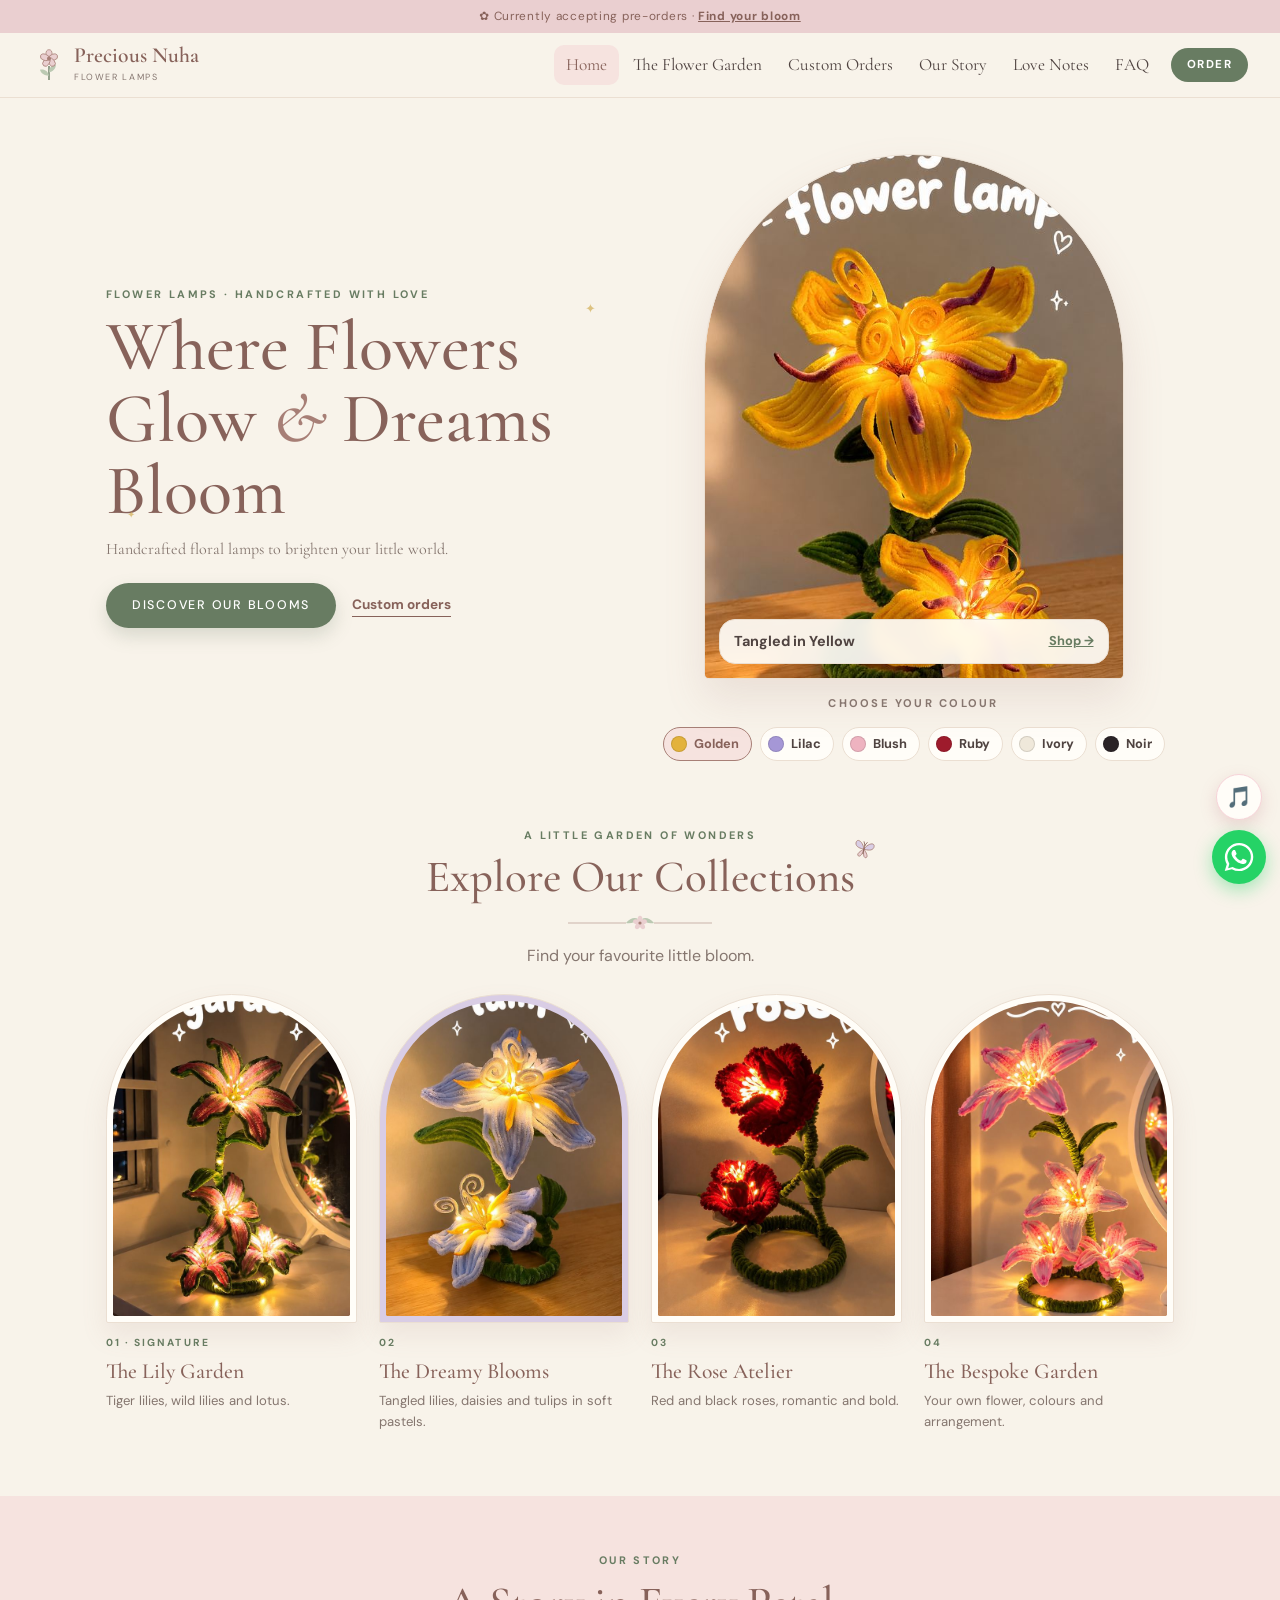
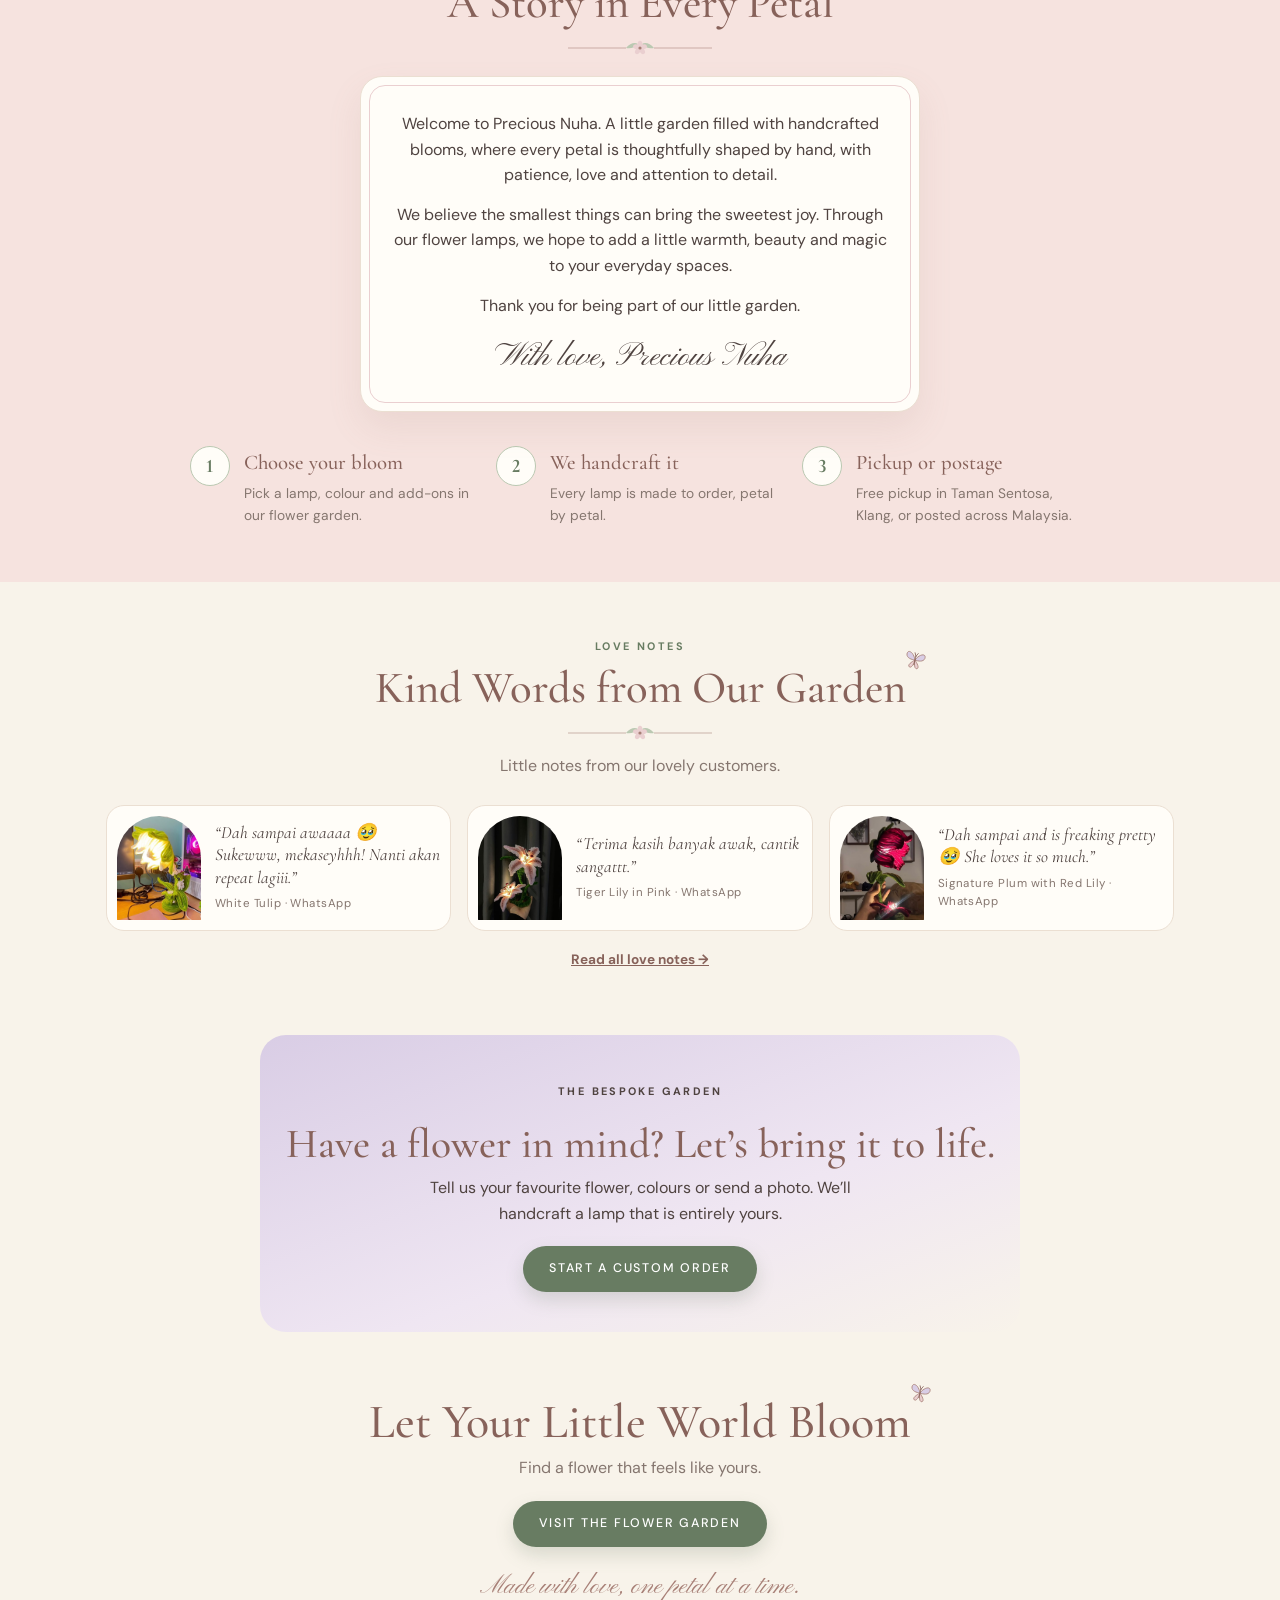
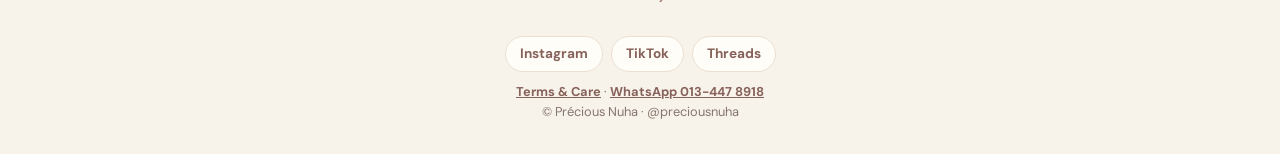
==== commit d9e04f66: "Enchanted Garden brand: new theme, home, header and collections Cream, blush, sage, lilac, rosewood " ====
--- a/index.html
+++ b/index.html
@@ -3,7 +3,7 @@
 <head>
 <meta charset="utf-8">
 <meta name="viewport" content="width=device-width, initial-scale=1">
-<title>Précious Nuha Bloom · Handmade Flower Lamps in Klang</title>
+<title>Precious Nuha · Where Flowers Glow &amp; Dreams Bloom</title>
 <link rel="icon" type="image/png" sizes="48x48" href="images/favicon-48.png">
 <link rel="apple-touch-icon" sizes="180x180" href="apple-touch-icon.png">
 <meta name="apple-mobile-web-app-title" content="Precious Nuha">
@@ -23,8 +23,8 @@
 <meta name="twitter:card" content="summary_large_image">
 <link rel="preconnect" href="https://fonts.googleapis.com">
 <link rel="preconnect" href="https://fonts.gstatic.com" crossorigin>
-<link href="https://fonts.googleapis.com/css2?family=Cormorant+Garamond:ital,wght@0,500;0,600;1,500&family=Great+Vibes&family=Nunito:wght@400;600;700&display=swap" rel="stylesheet">
-<link rel="stylesheet" href="assets/site.css?v=20261123">
+<link href="https://fonts.googleapis.com/css2?family=Cormorant+Garamond:ital,wght@0,400;0,500;0,600;1,400;1,500&family=DM+Sans:opsz,wght@9..40,400;9..40,500;9..40,700&family=Pinyon+Script&display=swap" rel="stylesheet">
+<link rel="stylesheet" href="assets/site.css?v=20261124">
 <!-- Visitor counter (GoatCounter: free, no cookies). Stats: https://preciousnuha.goatcounter.com -->
 <script data-goatcounter="https://preciousnuha.goatcounter.com/count" async src="https://gc.zgo.at/count.js"></script>
 <script type="application/ld+json">
@@ -55,24 +55,43 @@
   ]
 }
 </script>
+<link rel="stylesheet" href="assets/garden.css?v=20261124">
 </head>
 <body class="home">
 
-<nav class="site-nav" aria-label="Pages">
-  <a href="index.html" aria-current="page">Home</a>
-  <a href="catalogue.html">Catalogue</a>
-  <a href="faq.html">FAQ</a>
-  <a href="testimoni/">Reviews</a>
-</nav>
-
-<section class="hero2">
+<svg width="0" height="0" style="position:absolute" aria-hidden="true"><symbol id="bf" viewBox="0 0 24 24"><path d="M12 12C9 5 3 3.5 3.5 8.5 4 12 9 12.5 12 12ZM12 12c3-7 9-8.5 8.5-3.5C20 12 15 12.5 12 12Z" fill="#D9CDE5" stroke="#A77F76" stroke-width=".7"/><path d="M12 12c-2.5 2.5-6 6-3.6 7.4C10.4 20.4 12 16 12 12Zm0 0c2.5 2.5 6 6 3.6 7.4C13.6 20.4 12 16 12 12Z" fill="#EACFD0" stroke="#A77F76" stroke-width=".7"/><path d="M12 8.5v8M12 8.5l-1.5-3M12 8.5l1.5-3" stroke="#87625a" stroke-width=".7" fill="none" stroke-linecap="round"/></symbol></svg>
+<p class="announce">✿ Currently accepting pre-orders · <a href="catalogue.html">Find your bloom</a></p>
+<header class="topbar">
+  <a class="brand" href="index.html" aria-label="Precious Nuha home"><svg viewBox="0 0 32 32" aria-hidden="true"><path d="M16 30V17" stroke="#687C62" stroke-width="1.3" fill="none"/><path d="M16 26c-4.5 0-7.5-2-8.5-5.5 4.5-.8 7.5 1.5 8.5 5.5ZM16 23c3.5-.6 6.5-3.6 6.5-7.5-4.2.3-6.5 3.4-6.5 7.5Z" fill="#BBC9B2"/><g transform="translate(16 10)" fill="#EACFD0" stroke="#A77F76" stroke-width=".7"><ellipse cy="-4.2" rx="2.9" ry="4.2"/><ellipse cy="-4.2" rx="2.9" ry="4.2" transform="rotate(72)"/><ellipse cy="-4.2" rx="2.9" ry="4.2" transform="rotate(144)"/><ellipse cy="-4.2" rx="2.9" ry="4.2" transform="rotate(216)"/><ellipse cy="-4.2" rx="2.9" ry="4.2" transform="rotate(288)"/></g><circle cx="16" cy="10" r="1.9" fill="#A77F76"/></svg><span><b>Precious Nuha</b><small>Flower lamps</small></span></a>
+  <nav class="links" aria-label="Pages">
+    <a href="index.html" aria-current="page">Home</a>
+    <a href="catalogue.html">The Flower Garden</a>
+    <a href="index.html#custom">Custom Orders</a>
+    <a href="index.html#story">Our Story</a>
+    <a href="testimoni/">Love Notes</a>
+    <a href="faq.html">FAQ</a>
+  </nav>
+  <a class="order-btn" href="catalogue.html">Order</a>
+  <details class="menu"><summary aria-label="Menu"><span></span></summary>
+  <nav aria-label="Menu">
+    <a href="index.html" aria-current="page">Home</a>
+    <a href="catalogue.html">The Flower Garden</a>
+    <a href="index.html#custom">Custom Orders</a>
+    <a href="index.html#story">Our Story</a>
+    <a href="testimoni/">Love Notes</a>
+    <a href="faq.html">FAQ</a>
+  </nav>
+  </details>
+</header>
+
+<section class="g-hero">
   <div>
-    <p class="eyebrow">Précious Nuha Bloom · Handmade in Klang</p>
-    <h1>Flowers That Glow, Forever.</h1>
-    <p class="sub">Fuzzy wire blooms, handmade petal by petal, with a soft warm light inside. A little magic for your room, or for someone’s day. 🌷</p>
+    <p class="eyebrow2">Flower lamps · handcrafted with love</p>
+    <h1>Where Flowers Glow <em>&amp;</em> Dreams Bloom<i class="dust" style="right:6%;top:-8px" aria-hidden="true">✦</i><i class="dust" style="left:4%;bottom:6px;font-size:.6rem" aria-hidden="true">✦</i></h1>
+    <p class="lead">Handcrafted floral lamps to brighten your little world.</p>
     <div class="actions">
-      <a class="pill" href="catalogue.html">Shop the collection <span aria-hidden="true">→</span></a>
-      <a class="text-link" href="https://wa.me/60134478918?text=Hi%20Precious%20Nuha!%20I%27d%20love%20a%20custom%20flower%20lamp%3A%20" target="_blank" rel="noopener">Custom order</a>
+      <a class="g-btn" href="catalogue.html">Discover our blooms</a>
+      <a class="text-link" href="#custom">Custom orders</a>
     </div>
   </div>
   <div>
@@ -85,103 +104,96 @@
   </div>
 </section>
 
-<section class="wine-band">
-  <div class="head"><p class="eyebrow">This season’s blooms</p><a href="catalogue.html">View all →</a></div>
-  <div class="cards3">
-    <a href="catalogue.html#cat-led">
-      <img src="images/tangled-lilac.jpg" alt="Tangled in Lilac flower lamp" loading="lazy">
-      <div class="meta2"><div><h3>The Dreamy</h3><p>Tangled lilies in soft lilac &amp; blue.</p></div><span class="arrow" aria-hidden="true">→</span></div>
-    </a>
-    <a href="catalogue.html#cat-usb-led">
-      <img src="images/signature-plum-red-lily.jpg" alt="Signature Plum with Red Lily flower lamp" loading="lazy">
-      <div class="meta2"><div><h3>The Bold</h3><p>Deep plum bloom with a red lily below.</p></div><span class="arrow" aria-hidden="true">→</span></div>
-    </a>
-    <a href="catalogue.html#cat-led-big-size">
-      <img src="images/wild-lily-garden.jpg" alt="Wild Lily Garden flower lamp" loading="lazy">
-      <div class="meta2"><div><h3>The Garden</h3><p>A whole lily garden in one big lamp.</p></div><span class="arrow" aria-hidden="true">→</span></div>
-    </a>
-  </div>
-</section>
-
-<section class="how">
-  <p class="eyebrow">How it works</p>
-  <h2>Simple. Handmade. Always Glowing.</h2>
-  <div class="steps3">
-    <div>
-      <svg viewBox="0 0 24 24" fill="none" stroke="currentColor" stroke-width="1.5" aria-hidden="true"><circle cx="12" cy="12" r="2.5"/><path d="M12 9.5C10.5 6 13.5 4 12 2.5 10.5 4 13.5 6 12 9.5ZM14.5 12c3.5-1.5 5.5 1.5 7 0-1.5-1.5-3.5 1.5-7 0ZM12 14.5c1.5 3.5-1.5 5.5 0 7 1.5-1.5-1.5-3.5 0-7ZM9.5 12C6 13.5 4 10.5 2.5 12 4 13.5 6 10.5 9.5 12Z"/></svg>
-      <div><h3>1. Choose</h3><p>Pick your bloom, colour and add-ons in our catalogue.</p></div>
-    </div>
-    <div>
-      <svg viewBox="0 0 24 24" fill="none" stroke="currentColor" stroke-width="1.5" aria-hidden="true"><path d="M12 20s-7-4.4-7-10a4 4 0 0 1 7-2.6A4 4 0 0 1 19 10c0 5.6-7 10-7 10Z"/></svg>
-      <div><h3>2. We handcraft</h3><p>Every petal is shaped by hand and lit with a warm glow.</p></div>
-    </div>
-    <div>
-      <svg viewBox="0 0 24 24" fill="none" stroke="currentColor" stroke-width="1.5" aria-hidden="true"><path d="M3 8l9-4 9 4v8l-9 4-9-4V8Z"/><path d="M3 8l9 4 9-4M12 12v8"/></svg>
-      <div><h3>3. Pickup or postage</h3><p>Free pickup in Taman Sentosa, Klang, or posted across Malaysia.</p></div>
-    </div>
-  </div>
-</section>
-
-<section class="story2">
-  <p class="eyebrow">A little flower, a lot of feelings</p>
-  <h2>Flowers that last, light that comforts.</h2>
-  <p>You know that feeling when someone gives you flowers just because? Now imagine giving them flowers that glow, too. 🥹 Made for birthdays, anniversaries, little surprises, or those random days when you just want to make someone smile.</p>
-</section>
-
-<div class="bubble-wrap">
-  <section class="bubble">
-    <span class="ribbon" aria-hidden="true">🎀</span>
-    <h2 class="block-title">Made With Love, Just For You</h2>
-    <div class="story">
-      <p>Have a flower design in mind? Tell us your favourite colours, a special flower, or a design you’ve been dreaming of. We’d love to create something just for you.</p>
-    </div>
-    <a class="btn" href="https://wa.me/60134478918?text=Hi%20Precious%20Nuha!%20I%27d%20love%20a%20custom%20flower%20lamp%3A%20" target="_blank" rel="noopener">Let’s Create Your Bloom</a>
-  </section>
-</div>
-
-<div class="block">
-  <p class="pickup-banner">📍 <strong>Self pickup at Taman Sentosa, Klang</strong><small>FREE pickup 🎉 Postage across Malaysia too · Full payment required for all orders 💳</small></p>
-</div>
-
-<section class="photo-band" style="background-image: url('images/wild-lily-garden.jpg'); margin-top: 32px;">
-  <div>
-    <p>More flowers</p>
-    <p>for brighter days</p>
-    <hr>
-    <a class="pill light" href="catalogue.html">Shop Précious Nuha →</a>
-  </div>
-</section>
-
-<section class="block">
-  <h2 class="block-title">A Little Reminder</h2>
-  <div class="story">
-    <p>You don’t always need a special occasion to give someone flowers. And sometimes, the person who deserves flowers the most is you. 🌷</p>
-  </div>
-  <p class="signoff">With love,<br><span>Precious Nuha 🤍</span></p>
-</section>
-
-<div class="info">
-  <p>Say hi on WhatsApp: <a href="https://wa.me/60134478918" target="_blank" rel="noopener">013-447 8918</a> 💬</p>
-</div>
+<section class="g-sec reveal" id="collections">
+  <p class="eyebrow2">A little garden of wonders</p>
+  <h2><span class="title-bfly">Explore Our Collections<svg class="bfly" aria-hidden="true"><use href="#bf"/></svg></span></h2>
+  <div class="sprig" aria-hidden="true"></div>
+  <p class="intro">Find your favourite little bloom.</p>
+  <div class="g-cols">
+    <a href="catalogue.html#col-lily">
+      <div class="arch"><img src="images/wild-lily-garden.jpg" alt="Wild Lily Garden flower lamp" loading="lazy"></div>
+      <span class="num">01 · Signature</span><h3>The Lily Garden</h3><p>Tiger lilies, wild lilies and lotus.</p>
+    </a>
+    <a href="catalogue.html#col-dreamy" class="lilac">
+      <div class="arch"><img src="images/tangled-lilac.jpg" alt="Tangled in Lilac flower lamp" loading="lazy"></div>
+      <span class="num">02</span><h3>The Dreamy Blooms</h3><p>Tangled lilies, daisies and tulips in soft pastels.</p>
+    </a>
+    <a href="catalogue.html#col-rose">
+      <div class="arch"><img src="images/red-roses.jpg" alt="Red Roses flower lamp" loading="lazy"></div>
+      <span class="num">03</span><h3>The Rose Atelier</h3><p>Red and black roses, romantic and bold.</p>
+    </a>
+    <a href="#custom">
+      <div class="arch"><img src="images/blush-reverie-lily.jpg" alt="Blush Reverie Lily flower lamp" loading="lazy"></div>
+      <span class="num">04</span><h3>The Bespoke Garden</h3><p>Your own flower, colours and arrangement.</p>
+    </a>
+  </div>
+</section>
+
+<section class="g-story reveal" id="story">
+  <div class="g-sec" style="padding-top:0">
+    <p class="eyebrow2">Our story</p>
+    <h2>A Story in Every Petal</h2>
+    <div class="sprig" aria-hidden="true"></div>
+  </div>
+  <div class="letter">
+    <p>Welcome to Precious Nuha. A little garden filled with handcrafted blooms, where every petal is thoughtfully shaped by hand, with patience, love and attention to detail.</p>
+    <p>We believe the smallest things can bring the sweetest joy. Through our flower lamps, we hope to add a little warmth, beauty and magic to your everyday spaces.</p>
+    <p>Thank you for being part of our little garden.</p>
+    <p class="hand">With love, Precious Nuha</p>
+  </div>
+  <div class="steps">
+    <div><b>1</b><div><h3>Choose your bloom</h3><p>Pick a lamp, colour and add-ons in our flower garden.</p></div></div>
+    <div><b>2</b><div><h3>We handcraft it</h3><p>Every lamp is made to order, petal by petal.</p></div></div>
+    <div><b>3</b><div><h3>Pickup or postage</h3><p>Free pickup in Taman Sentosa, Klang, or posted across Malaysia.</p></div></div>
+  </div>
+</section>
+
+<section class="g-sec reveal" id="love">
+  <p class="eyebrow2">Love notes</p>
+  <h2><span class="title-bfly">Kind Words from Our Garden<svg class="bfly" aria-hidden="true"><use href="#bf"/></svg></span></h2>
+  <div class="sprig" aria-hidden="true"></div>
+  <p class="intro">Little notes from our lovely customers.</p>
+  <div class="g-love">
+    <figure><img src="testimoni/photos/white-tulip-desk.jpg" alt="White Tulip lamp on a customer's desk" loading="lazy"><div><blockquote>“Dah sampai awaaaa 🥹 Sukewww, mekaseyhhh! Nanti akan repeat lagiii.”</blockquote><figcaption>White Tulip · WhatsApp</figcaption></div></figure>
+    <figure><img src="testimoni/photos/tiger-lily-pink-hand.jpg" alt="Tiger Lily in Pink lamp held by a customer" loading="lazy"><div><blockquote>“Terima kasih banyak awak, cantik sangattt.”</blockquote><figcaption>Tiger Lily in Pink · WhatsApp</figcaption></div></figure>
+    <figure><img src="testimoni/photos/signature-plum-hand.jpg" alt="Signature Plum lamp held by a customer" loading="lazy"><div><blockquote>“Dah sampai and is freaking pretty 🥹 She loves it so much.”</blockquote><figcaption>Signature Plum with Red Lily · WhatsApp</figcaption></div></figure>
+  </div>
+  <a class="more" href="testimoni/">Read all love notes →</a>
+</section>
+
+<section class="g-custom reveal" id="custom">
+  <p class="eyebrow2">The Bespoke Garden</p>
+  <h2>Have a flower in mind? Let’s bring it to life.</h2>
+  <p>Tell us your favourite flower, colours or send a photo. We’ll handcraft a lamp that is entirely yours.</p>
+  <a class="g-btn" href="https://wa.me/60134478918?text=Hi%20Precious%20Nuha!%20I%27d%20love%20a%20custom%20flower%20lamp%3A%20" target="_blank" rel="noopener">Start a custom order</a>
+</section>
+
+<section class="g-close reveal">
+  <h2><span class="title-bfly">Let Your Little World Bloom<svg class="bfly" aria-hidden="true"><use href="#bf"/></svg></span></h2>
+  <p>Find a flower that feels like yours.</p>
+  <a class="g-btn" href="catalogue.html">Visit the flower garden</a>
+</section>
+
 <footer class="home-footer">
+  <p class="footer-line">Made with love, one petal at a time.</p>
   <p class="socials">
-    <a href="https://www.instagram.com/preciousnuha" target="_blank" rel="noopener">📸 Instagram</a>
-    <a href="https://www.tiktok.com/@preciousnuha" target="_blank" rel="noopener">🎵 TikTok</a>
-    <a href="https://www.threads.com/@preciousnuha" target="_blank" rel="noopener">🧵 Threads</a>
+    <a href="https://www.instagram.com/preciousnuha" target="_blank" rel="noopener">Instagram</a>
+    <a href="https://www.tiktok.com/@preciousnuha" target="_blank" rel="noopener">TikTok</a>
+    <a href="https://www.threads.com/@preciousnuha" target="_blank" rel="noopener">Threads</a>
   </p>
-  <a class="terms-link" href="terms.html">Terms &amp; Care</a> · &copy; Précious Nuha Bloom · @preciousnuha
+  <a class="terms-link" href="terms.html">Terms &amp; Care</a> · <a class="terms-link" href="https://wa.me/60134478918" target="_blank" rel="noopener">WhatsApp 013-447 8918</a><br>&copy; Précious Nuha · @preciousnuha
 </footer>
 
 <script>
   // Hero: the lamp glows in a short clip; tapping a colour (or waiting for the clip to end) switches lamp.
   (() => {
     const LAMPS = [
-      { id: "tangled-yellow", name: "Tangled in Yellow", colour: "Golden", dot: "#e3b23c", cat: "cat-led" },
-      { id: "tangled-lilac", name: "Tangled in Lilac", colour: "Lilac", dot: "#a597d6", cat: "cat-led" },
-      { id: "tiger-lily-pink", name: "Tiger Lily in Pink", colour: "Blush", dot: "#eeb3c0", cat: "cat-led" },
-      { id: "red-roses", name: "Red Roses", colour: "Ruby", dot: "#9e1b2c", cat: "cat-usb-led" },
-      { id: "white-daisy", name: "White Daisy", colour: "Ivory", dot: "#efe8da", cat: "cat-usb-led" },
-      { id: "black-roses", name: "Black Roses", colour: "Noir", dot: "#2a2326", cat: "cat-usb-led" }
+      { id: "tangled-yellow", name: "Tangled in Yellow", colour: "Golden", dot: "#e3b23c", cat: "col-dreamy" },
+      { id: "tangled-lilac", name: "Tangled in Lilac", colour: "Lilac", dot: "#a597d6", cat: "col-dreamy" },
+      { id: "tiger-lily-pink", name: "Tiger Lily in Pink", colour: "Blush", dot: "#eeb3c0", cat: "col-lily" },
+      { id: "red-roses", name: "Red Roses", colour: "Ruby", dot: "#9e1b2c", cat: "col-rose" },
+      { id: "white-daisy", name: "White Daisy", colour: "Ivory", dot: "#efe8da", cat: "col-dreamy" },
+      { id: "black-roses", name: "Black Roses", colour: "Noir", dot: "#2a2326", cat: "col-rose" }
     ];
     const still = window.matchMedia("(prefers-reduced-motion: reduce)").matches;
     const video = document.getElementById("heroVideo");
@@ -213,8 +225,16 @@
     video.addEventListener("ended", () => show(current + 1));
     show(0);
   })();
+
+  // Sections fade in gently as they scroll into view.
+  (() => {
+    const els = document.querySelectorAll(".reveal");
+    if (!("IntersectionObserver" in window)) { els.forEach(e => e.classList.add("in")); return; }
+    const io = new IntersectionObserver(es => es.forEach(e => { if (e.isIntersecting) { e.target.classList.add("in"); io.unobserve(e.target); } }), { rootMargin: "0px 0px -10% 0px" });
+    els.forEach(e => io.observe(e));
+  })();
 </script>
-<script src="assets/music.js?v=20261123" defer></script>
-<script src="assets/whatsapp.js?v=20261123" defer></script>
+<script src="assets/music.js?v=20261124" defer></script>
+<script src="assets/whatsapp.js?v=20261124" defer></script>
 </body>
 </html>
--- a/assets/garden.css
+++ b/assets/garden.css
@@ -0,0 +1,226 @@
+/* ======================================================================
+   Précious Nuha · "Enchanted Garden" brand theme (Nov 2026).
+   Loaded after site.css on every page. Cream base, blush accents,
+   sage botanicals, rosewood headings, moss buttons.
+   ====================================================================== */
+:root {
+  --fairy-cream: #F8F3EA;
+  --petal-blush: #EACFD0;
+  --garden-sage: #BBC9B2;
+  --dream-lilac: #D9CDE5;
+  --rosewood: #A77F76;
+  --rosewood-deep: #87625a;
+  --moss: #687C62;
+  --moss-deep: #56684f;
+  --ink: #4f4340;
+
+  /* old names used across site.css */
+  --cream: var(--fairy-cream);
+  --pink: #f3e4e2;
+  --pink-deep: var(--petal-blush);
+  --card: #fffdf8;
+  --rose: var(--rosewood);
+  --rose-dark: var(--rosewood-deep);
+  --sage: var(--moss);
+  --text: var(--ink);
+  --muted: #85766f;
+  --line: #ebdfd2;
+  --blush: #f6ece6;
+  --blush-2: var(--fairy-cream);
+}
+html { scroll-padding-top: 84px; }
+html, body { overflow-x: clip; }
+body, body.home {
+  background: var(--fairy-cream); color: var(--ink);
+  font-family: "DM Sans", system-ui, sans-serif;
+}
+h1, h2, h3, .block-title, .section-head h3, .page-head h1 {
+  font-family: "Cormorant Garamond", serif !important; font-weight: 500 !important;
+  color: var(--rosewood-deep); letter-spacing: 0; text-transform: none;
+}
+.page-head h1 { font-size: clamp(2.3rem, 9vw, 3.2rem) !important; line-height: 1.05; }
+.tagline, .script { font-family: "Cormorant Garamond", serif; font-style: italic; color: var(--muted); }
+.hand { font-family: "Pinyon Script", cursive; font-weight: 400; color: var(--rosewood); }
+.sparkle, .divider, .ribbon { display: none !important; }
+.sprig { height: 20px; width: 160px; margin: 10px auto; background: url("sprig.svg") center / contain no-repeat; }
+
+/* Buttons */
+.btn, .pill, .g-btn {
+  display: inline-flex; align-items: center; justify-content: center; gap: 8px;
+  background: var(--moss) !important; color: #fff !important; border: 0;
+  border-radius: 999px !important; padding: 13px 26px; font-family: "DM Sans", sans-serif;
+  font-weight: 500; font-size: .78rem; letter-spacing: .14em; text-transform: uppercase; text-decoration: none;
+  box-shadow: 0 8px 18px rgba(104, 124, 98, .22) !important;
+}
+.btn:hover, .pill:hover, .g-btn:hover { background: var(--moss-deep) !important; }
+.g-btn.ghost { background: transparent !important; color: var(--rosewood-deep) !important; box-shadow: none !important; border: 1px solid var(--rosewood); }
+.text-link { color: var(--rosewood-deep); }
+
+/* Announcement + header */
+.announce {
+  margin: 0; padding: 7px 14px; text-align: center; font-size: .74rem; letter-spacing: .06em;
+  background: var(--petal-blush); color: var(--rosewood-deep);
+}
+.announce a { color: inherit; font-weight: 700; }
+.topbar {
+  position: sticky; top: 0; z-index: 30; display: flex; align-items: center; gap: 10px;
+  padding: 10px 16px; background: rgba(248, 243, 234, .94); backdrop-filter: blur(8px);
+  border-bottom: 1px solid var(--line);
+}
+.brand { display: flex; align-items: center; gap: 8px; text-decoration: none; margin-right: auto; min-width: 0; }
+.brand svg { width: 34px; height: 34px; flex: none; }
+.brand b { display: block; font-family: "Cormorant Garamond", serif; font-weight: 600; font-size: 1.35rem; line-height: 1; color: var(--rosewood-deep); }
+.brand small { display: block; font-size: .56rem; letter-spacing: .18em; text-transform: uppercase; color: var(--muted); margin-top: 3px; white-space: nowrap; }
+.topbar .links { display: none; }
+.order-btn {
+  flex: none; background: var(--moss); color: #fff; text-decoration: none; border-radius: 999px;
+  padding: 8px 16px; font-size: .72rem; font-weight: 700; letter-spacing: .12em; text-transform: uppercase;
+}
+.menu { position: relative; flex: none; }
+.menu summary {
+  list-style: none; width: 40px; height: 40px; border-radius: 50%; cursor: pointer;
+  display: grid; place-items: center; border: 1px solid var(--line); background: var(--card);
+}
+.menu summary::-webkit-details-marker { display: none; }
+.menu summary span, .menu summary span::before, .menu summary span::after {
+  display: block; width: 16px; height: 1.5px; background: var(--rosewood-deep); position: relative; content: "";
+}
+.menu summary span::before { position: absolute; top: -5px; }
+.menu summary span::after { position: absolute; top: 5px; }
+.menu[open] summary span { background: transparent; }
+.menu[open] summary span::before { top: 0; transform: rotate(45deg); }
+.menu[open] summary span::after { top: 0; transform: rotate(-45deg); }
+.menu nav {
+  position: absolute; right: 0; top: 48px; width: 230px; padding: 10px;
+  background: var(--card); border: 1px solid var(--line); border-radius: 18px;
+  box-shadow: 0 18px 40px rgba(79, 67, 64, .16);
+}
+.menu nav a, .topbar .links a {
+  display: block; padding: 10px 12px; border-radius: 10px; text-decoration: none;
+  font-family: "Cormorant Garamond", serif; font-size: 1.2rem; color: var(--ink);
+}
+.menu nav a[aria-current="page"], .topbar .links a[aria-current="page"] { color: var(--rosewood-deep); background: var(--blush); }
+@media (min-width: 900px) {
+  .topbar { padding: 12px 32px; }
+  .topbar .links { display: flex; gap: 2px; }
+  .topbar .links a { font-size: 1.08rem; padding: 6px 12px; }
+  .menu { display: none; }
+}
+@media (max-width: 360px) { .brand small { display: none; } }
+
+/* Butterflies: frame the titles, never cover the lamps */
+.bfly { width: 26px; height: 26px; display: inline-block; vertical-align: middle; }
+.title-bfly { position: relative; display: inline-block; }
+.title-bfly .bfly { position: absolute; right: -22px; top: -16px; transform: rotate(14deg); }
+@media (prefers-reduced-motion: no-preference) {
+  .bfly { animation: flutter 5s ease-in-out infinite; }
+  @keyframes flutter { 0%, 100% { translate: 0 0; } 50% { translate: 2px -5px; } }
+  .reveal { opacity: 0; transform: translateY(14px); transition: opacity .8s ease, transform .8s ease; }
+  .reveal.in { opacity: 1; transform: none; }
+}
+
+/* ---------- Home ---------- */
+.eyebrow2 { font-size: .68rem; letter-spacing: .22em; text-transform: uppercase; color: var(--moss); margin: 0 0 8px; font-weight: 700; }
+.g-hero { max-width: 1100px; margin: 0 auto; padding: 30px 16px 10px; display: grid; gap: 26px; text-align: center; }
+.g-hero h1 { font-size: clamp(2.6rem, 11vw, 4.4rem) !important; line-height: 1.02; margin: 0; color: var(--rosewood-deep); position: relative; }
+.g-hero h1 em { font-style: italic; color: var(--rosewood); }
+.g-hero .lead { color: var(--muted); max-width: 30em; margin: 12px auto 22px; font-size: 1rem; }
+.g-hero .actions { display: flex; gap: 16px; align-items: center; justify-content: center; flex-wrap: wrap; }
+.dust { position: absolute; color: #d4b25e; font-size: .8rem; opacity: .75; font-style: normal; }
+.g-hero .stage {
+  border-radius: 999px 999px 22px 22px; border: 1px solid var(--line); padding: 10px; background: var(--card);
+  box-shadow: 0 20px 40px rgba(167, 127, 118, .16); max-width: 420px; margin: 0 auto; position: relative;
+}
+.g-hero .stage video { border-radius: 999px 999px 14px 14px; }
+.g-hero .stage .tag { background: rgba(255, 253, 248, .92); color: var(--ink); border: 1px solid var(--line); }
+.g-hero .stage .tag a { color: var(--moss); }
+.swatch-label { color: var(--muted); font-size: .7rem; letter-spacing: .2em; text-transform: uppercase; }
+.swatches button { background: var(--card); border: 1px solid var(--line); color: var(--ink); border-radius: 999px; }
+.swatches button[aria-pressed="true"] { border-color: var(--rosewood); background: var(--blush); color: var(--rosewood-deep); }
+@media (min-width: 900px) {
+  .g-hero { grid-template-columns: 1fr 1fr; align-items: center; text-align: left; padding-top: 56px; }
+  .g-hero .lead { margin-left: 0; }
+  .g-hero .actions { justify-content: flex-start; }
+}
+
+.g-sec { max-width: 1100px; margin: 0 auto; padding: 56px 16px 8px; text-align: center; }
+.g-sec h2 { font-size: clamp(2rem, 8vw, 2.8rem); margin: 0; line-height: 1.12 !important; }
+.g-sec .intro { color: var(--muted); max-width: 34em; margin: 4px auto 0; }
+
+.g-cols { display: grid; grid-template-columns: repeat(2, 1fr); gap: 14px; margin-top: 26px; text-align: left; }
+@media (min-width: 900px) { .g-cols { grid-template-columns: repeat(4, 1fr); gap: 22px; } }
+.g-cols a { text-decoration: none; color: var(--ink); }
+.g-cols .arch {
+  border-radius: 999px 999px 16px 16px; padding: 6px; border: 1px solid var(--line); background: var(--card);
+  box-shadow: 0 12px 26px rgba(167, 127, 118, .12);
+}
+.g-cols img { width: 100%; aspect-ratio: 3 / 4; object-fit: cover; object-position: 50% 88%; border-radius: 999px 999px 12px 12px; display: block; }
+.g-cols .num { display: block; margin: 12px 0 0; font-size: .64rem; letter-spacing: .2em; text-transform: uppercase; color: var(--moss); font-weight: 700; }
+.g-cols h3 { margin: 2px 0 2px; font-size: 1.35rem; }
+.g-cols p { margin: 0; font-size: .82rem; color: var(--muted); }
+.g-cols .lilac .arch { background: var(--dream-lilac); }
+
+.g-story { background: var(--blush); margin-top: 56px; padding: 56px 16px; }
+.letter {
+  max-width: 560px; margin: 0 auto; background: var(--card); border: 1px solid var(--line); border-radius: 22px;
+  padding: 34px 24px 28px; text-align: center; position: relative; box-shadow: 0 16px 34px rgba(167, 127, 118, .12);
+}
+.letter::before { content: ""; position: absolute; inset: 8px; border: 1px solid var(--petal-blush); border-radius: 16px; pointer-events: none; }
+.letter p { color: var(--ink); margin: 0 0 14px; }
+.letter .hand { font-size: 2rem; margin: 6px 0 0; }
+.steps { display: grid; gap: 18px; max-width: 900px; margin: 34px auto 0; text-align: left; }
+@media (min-width: 900px) { .steps { grid-template-columns: repeat(3, 1fr); } }
+.steps > div { display: flex; gap: 14px; align-items: flex-start; }
+.steps b { flex: none; width: 40px; height: 40px; border-radius: 50%; display: grid; place-items: center; background: var(--card); border: 1px solid var(--garden-sage); color: var(--moss); font-family: "Cormorant Garamond", serif; font-size: 1.2rem; }
+.steps h3 { margin: 0; font-size: 1.3rem; }
+.steps p { margin: 2px 0 0; font-size: .86rem; color: var(--muted); }
+
+.g-love { display: grid; gap: 16px; margin-top: 26px; text-align: left; }
+@media (min-width: 900px) { .g-love { grid-template-columns: repeat(3, 1fr); } }
+.g-love figure { margin: 0; display: flex; gap: 14px; align-items: center; background: var(--card); border: 1px solid var(--line); border-radius: 18px; padding: 10px; }
+.g-love img { width: 84px; height: 104px; object-fit: cover; border-radius: 999px 999px 10px 10px; flex: none; }
+.g-love blockquote { margin: 0; font-family: "Cormorant Garamond", serif; font-style: italic; font-size: 1.08rem; line-height: 1.3; color: var(--ink); }
+.g-love figcaption { font-size: .72rem; color: var(--muted); margin-top: 6px; letter-spacing: .04em; }
+.g-sec .more { display: inline-block; margin-top: 18px; color: var(--rosewood-deep); font-weight: 700; font-size: .85rem; }
+
+.g-custom {
+  max-width: 760px; margin: 56px auto 0; padding: 40px 22px; text-align: center; border-radius: 26px;
+  background: linear-gradient(160deg, var(--dream-lilac), #efe6f2 60%, var(--fairy-cream));
+}
+.g-custom h2 { font-size: clamp(1.9rem, 7.5vw, 2.6rem); margin: 0; line-height: 1.12; }
+.g-custom p { color: var(--ink); max-width: 30em; margin: 8px auto 20px; }
+
+.g-close { text-align: center; padding: 64px 16px 20px; }
+.g-close h2 { font-size: clamp(2.1rem, 9vw, 3rem); margin: 0; line-height: 1.1; }
+.g-close p { color: var(--muted); margin: 6px 0 20px; }
+
+/* Footer */
+.home-footer, footer { background: transparent; color: var(--muted); }
+.footer-line { font-family: "Pinyon Script", cursive; font-size: 1.6rem; color: var(--rosewood); margin: 0 0 12px; }
+.socials a { background: var(--card) !important; border: 1px solid var(--line) !important; color: var(--rosewood-deep) !important; border-radius: 999px; }
+.terms-link { color: var(--rosewood-deep); }
+
+/* ---------- Catalogue ---------- */
+.shop-note { background: var(--card); border-color: var(--line); }
+.shop-note .preorder { background: var(--blush); border: 1px dashed var(--rosewood); color: var(--rosewood-deep); }
+.shop-note li > span:first-child { color: var(--moss); }
+nav.chips { background: var(--fairy-cream); border-color: var(--line); }
+nav.chips a { background: var(--card); border: 1px solid var(--line); color: var(--rosewood-deep); border-radius: 999px; }
+.section-head { padding-top: 34px; }
+.section-head h3 { font-size: 2rem !important; margin: 0; }
+.section-head p { color: var(--muted); font-style: italic; font-family: "Cormorant Garamond", serif; font-size: 1.08rem; }
+.card { background: var(--card); border: 1px solid var(--line); border-radius: 18px; box-shadow: 0 10px 24px rgba(167, 127, 118, .1); }
+.card .photo { background: var(--blush); }
+.card .kind { font-size: .62rem !important; letter-spacing: .18em; text-transform: uppercase; color: var(--moss) !important; font-weight: 700; }
+.card h4 { font-family: "Cormorant Garamond", serif; font-weight: 600; font-size: 1.25rem; color: var(--rosewood-deep); }
+.card p { display: -webkit-box; -webkit-line-clamp: 2; -webkit-box-orient: vertical; overflow: hidden; }
+.card .price { color: var(--ink); font-family: "Cormorant Garamond", serif; font-size: 1.3rem; font-weight: 600; }
+.qty { background: var(--blush); border-radius: 999px; }
+.qty button { color: var(--rosewood-deep); }
+.badge { background: var(--blush); color: var(--rosewood-deep); }
+.more-links a { color: var(--rosewood-deep); }
+.wa-btn { border-radius: 999px; }
+.card .price, .g-cols, .steps b { font-variant-numeric: lining-nums; }
+header.topbar { max-width: none; margin: 0; text-align: left; }
+.topbar .links a { white-space: nowrap; }
+.brand span { white-space: nowrap; }
